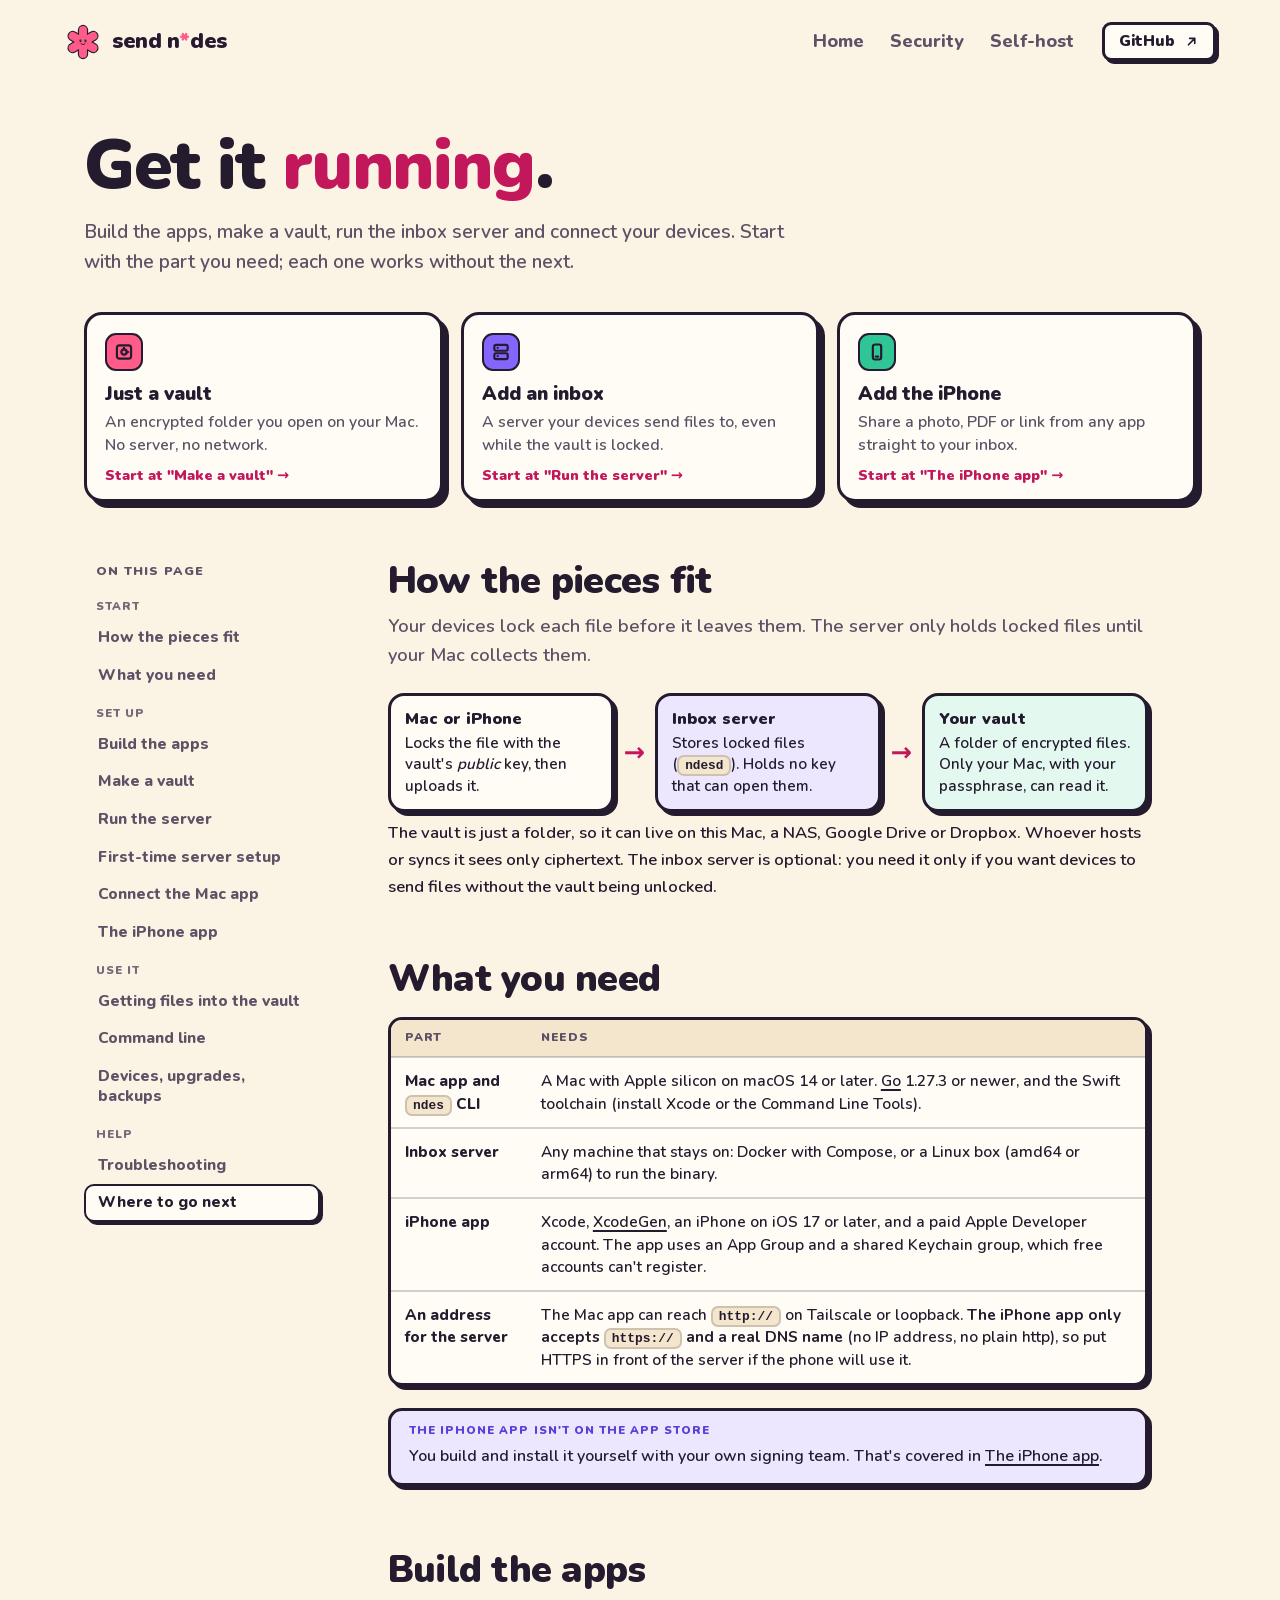
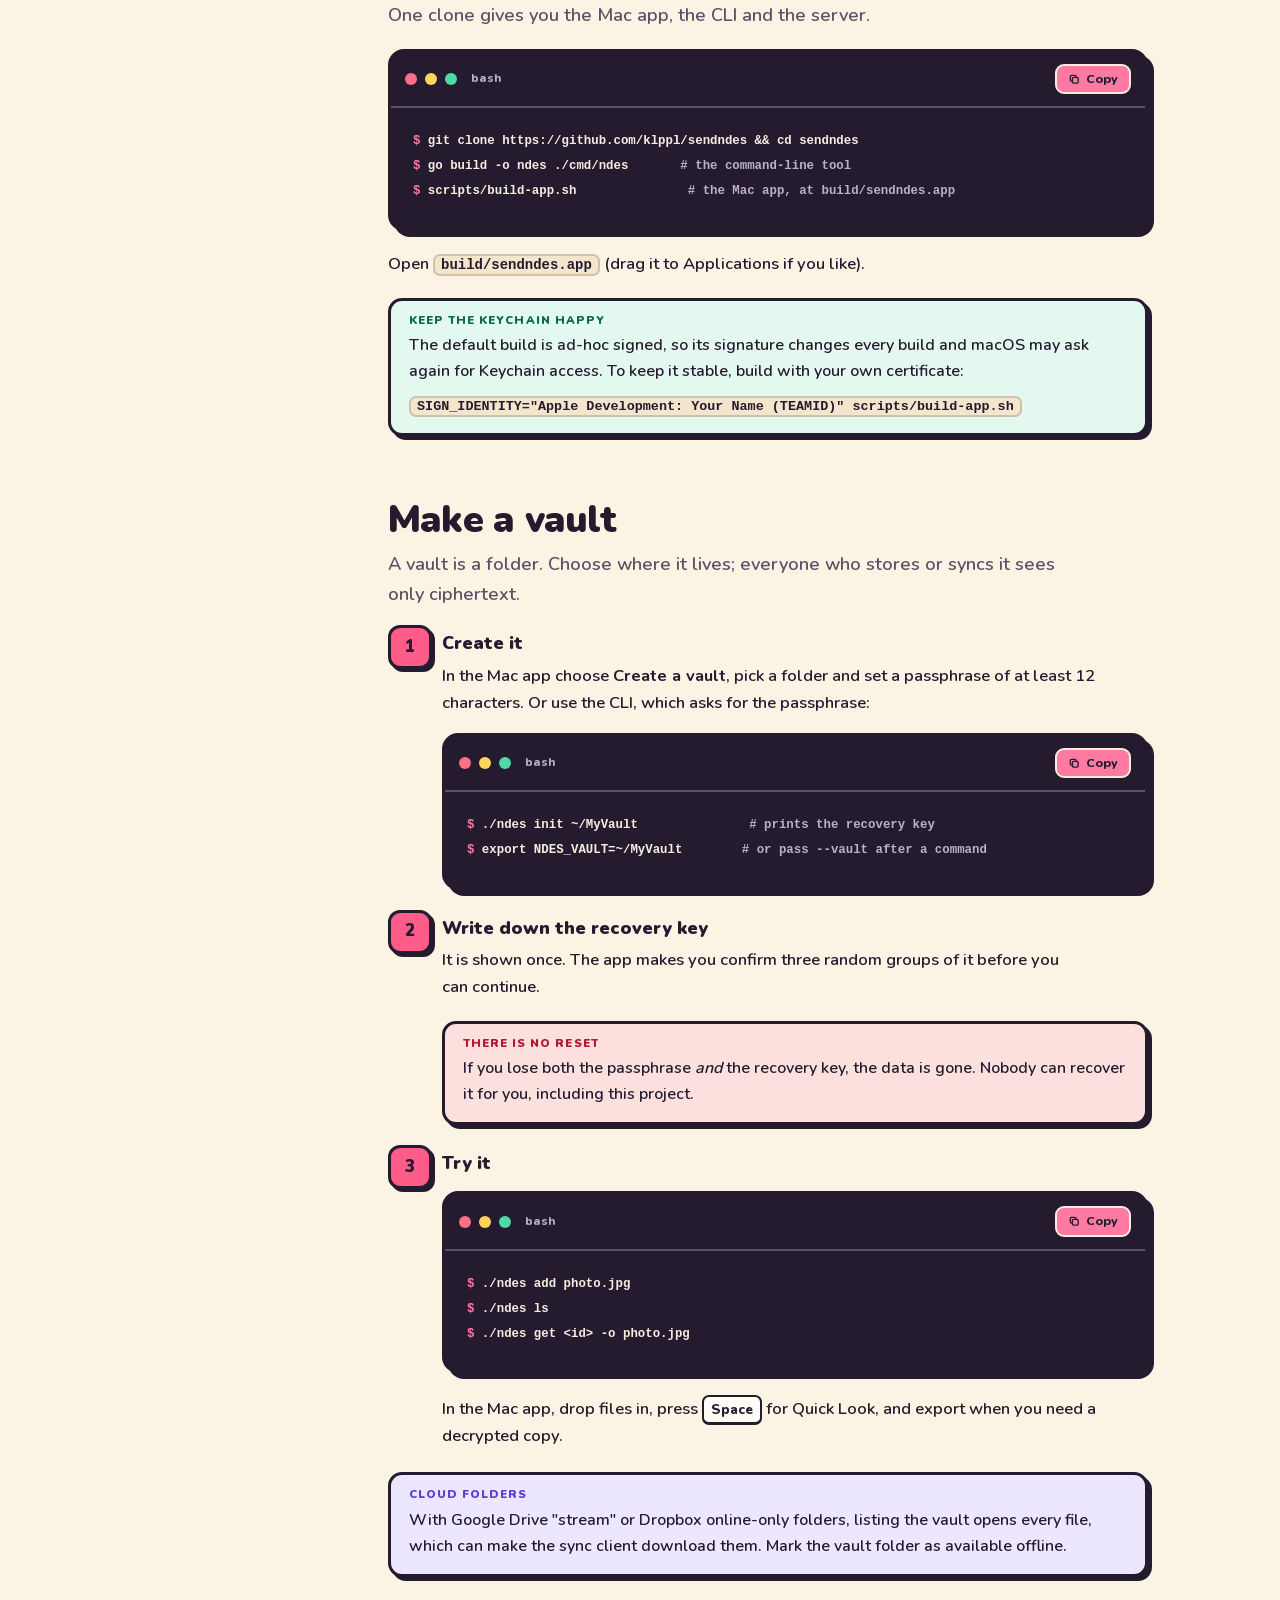
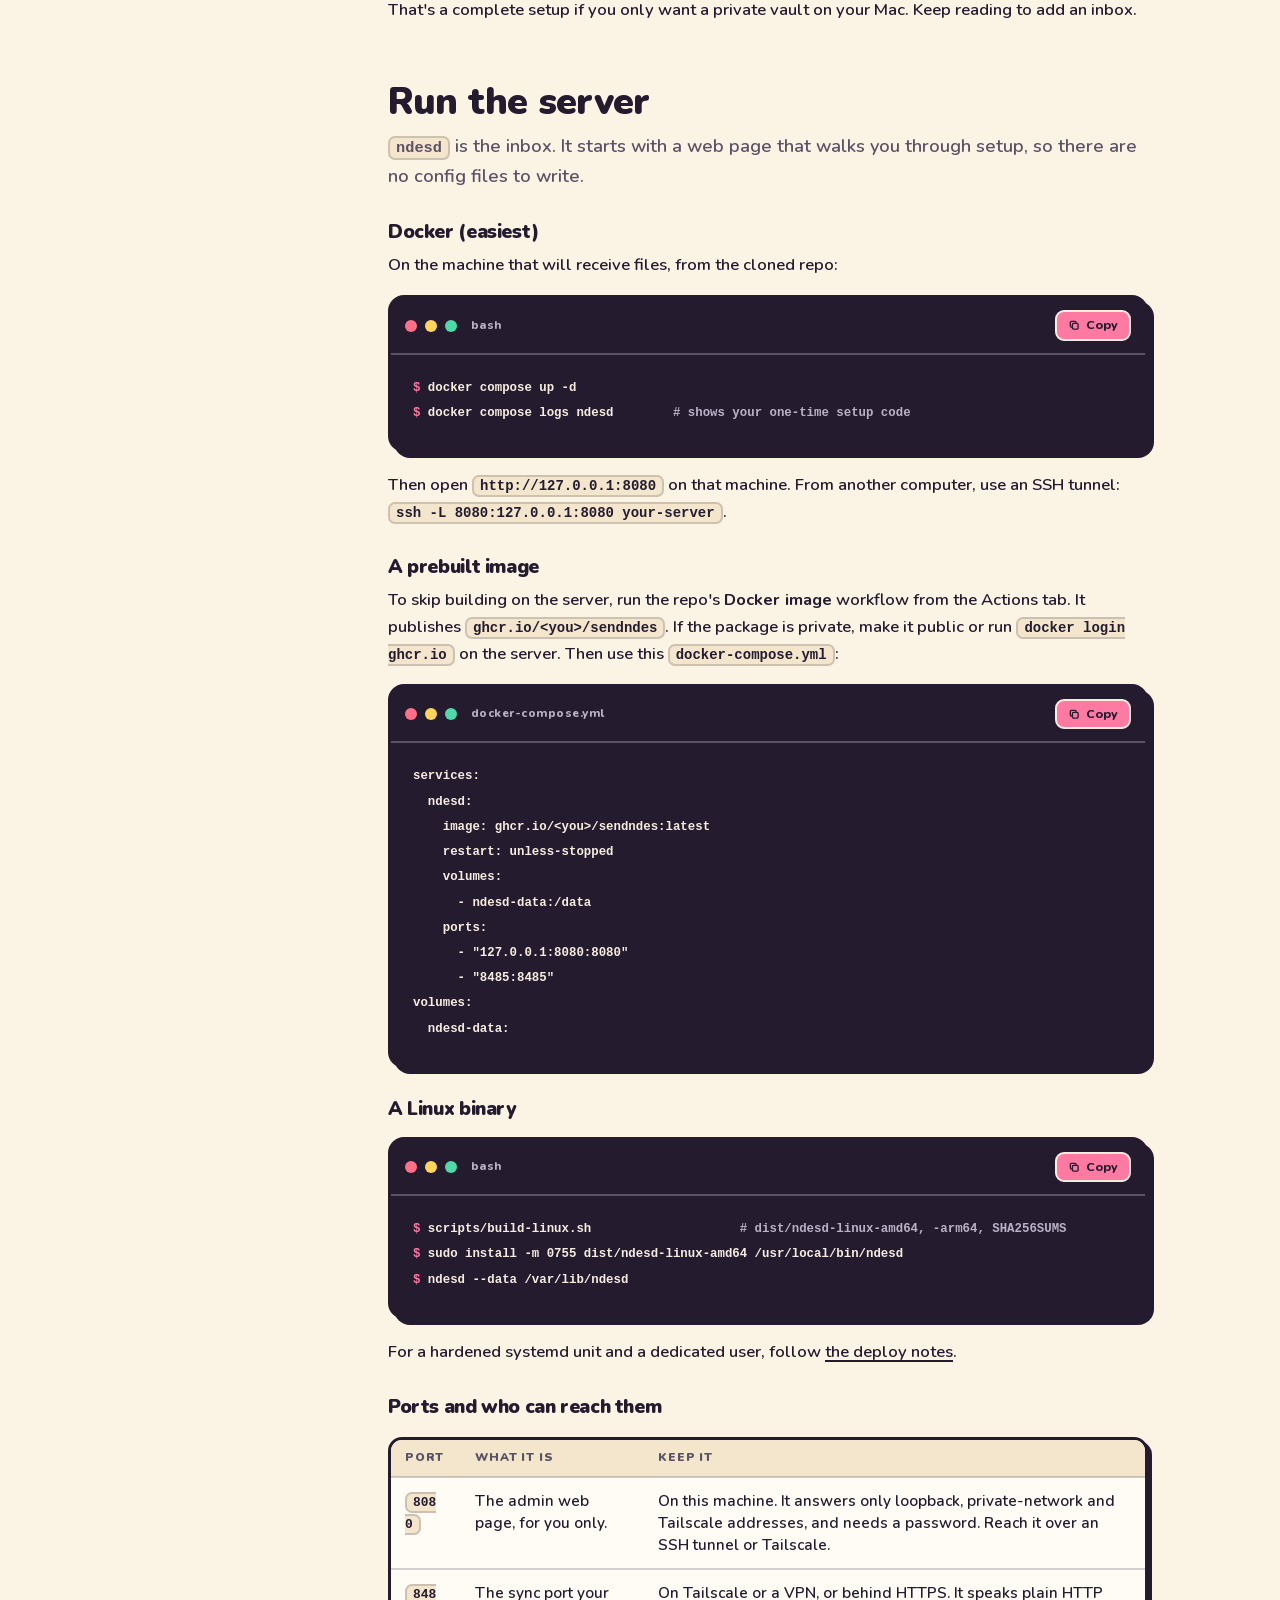
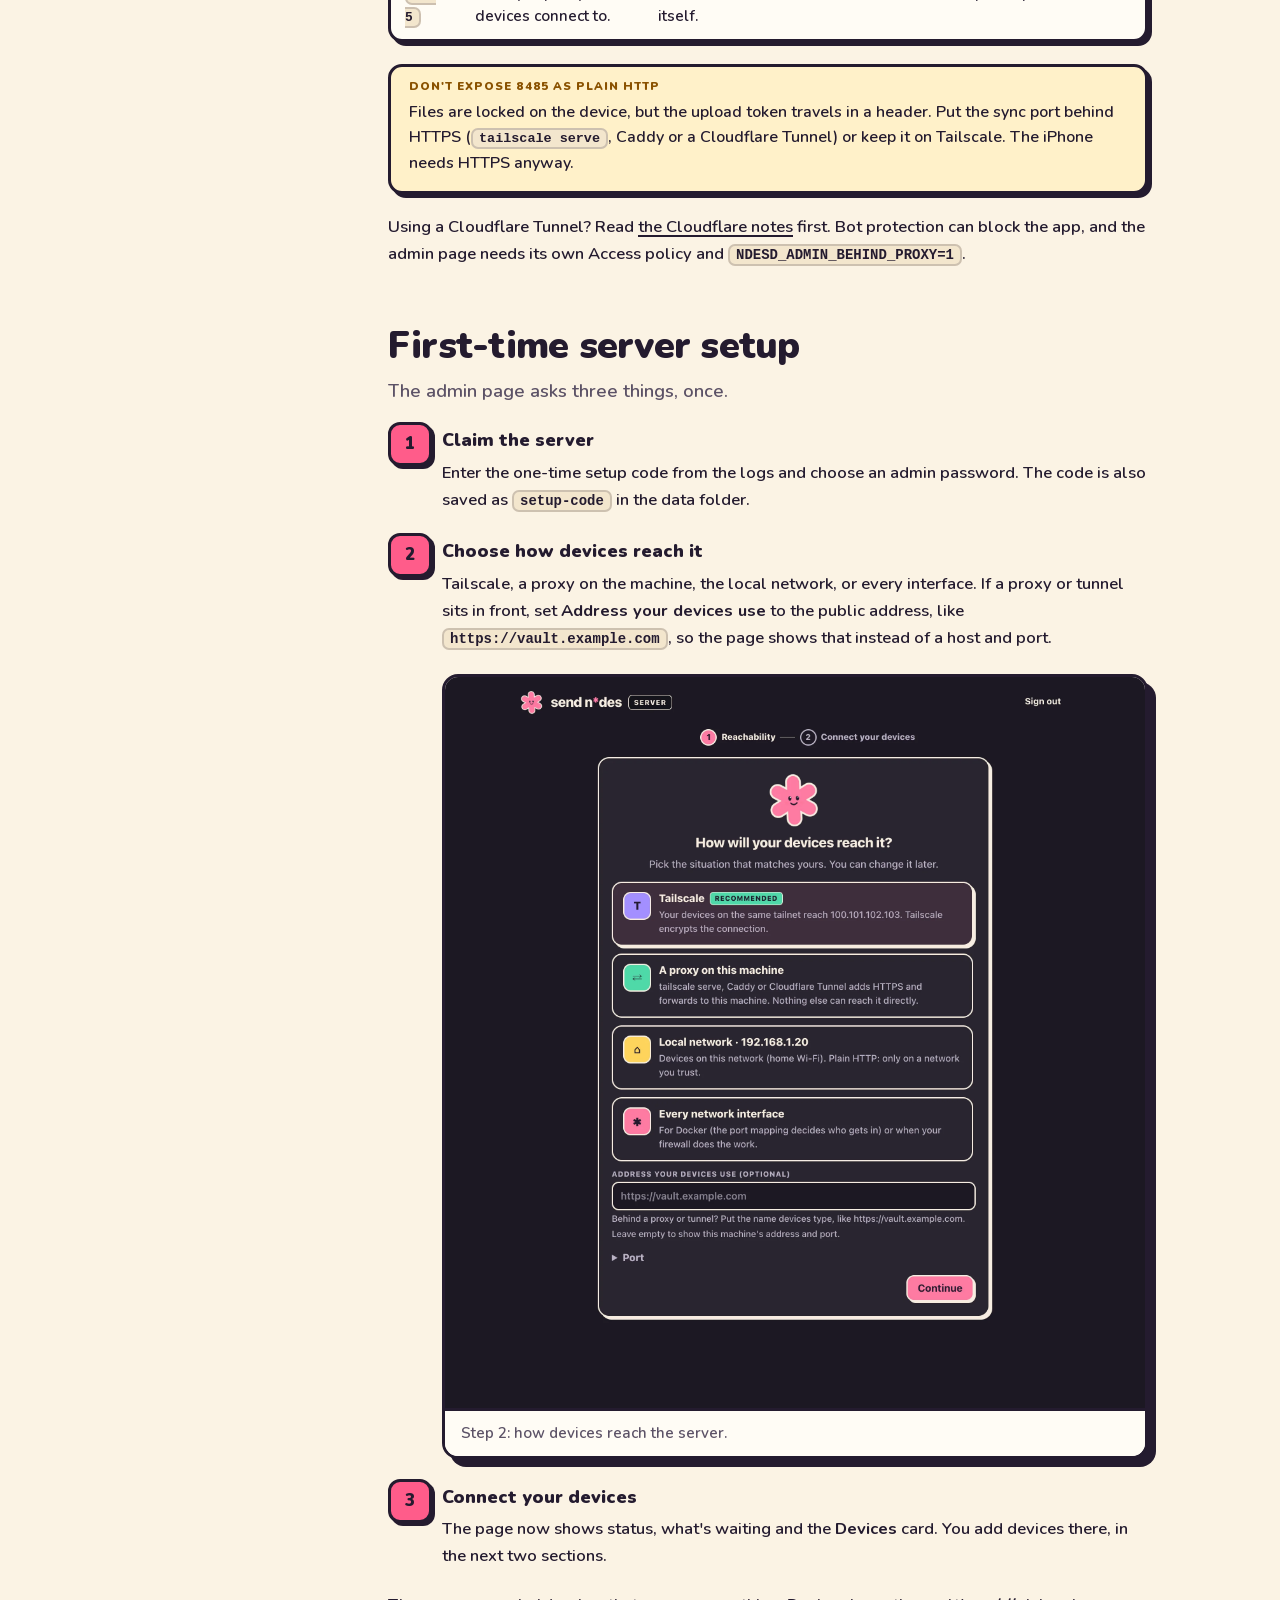
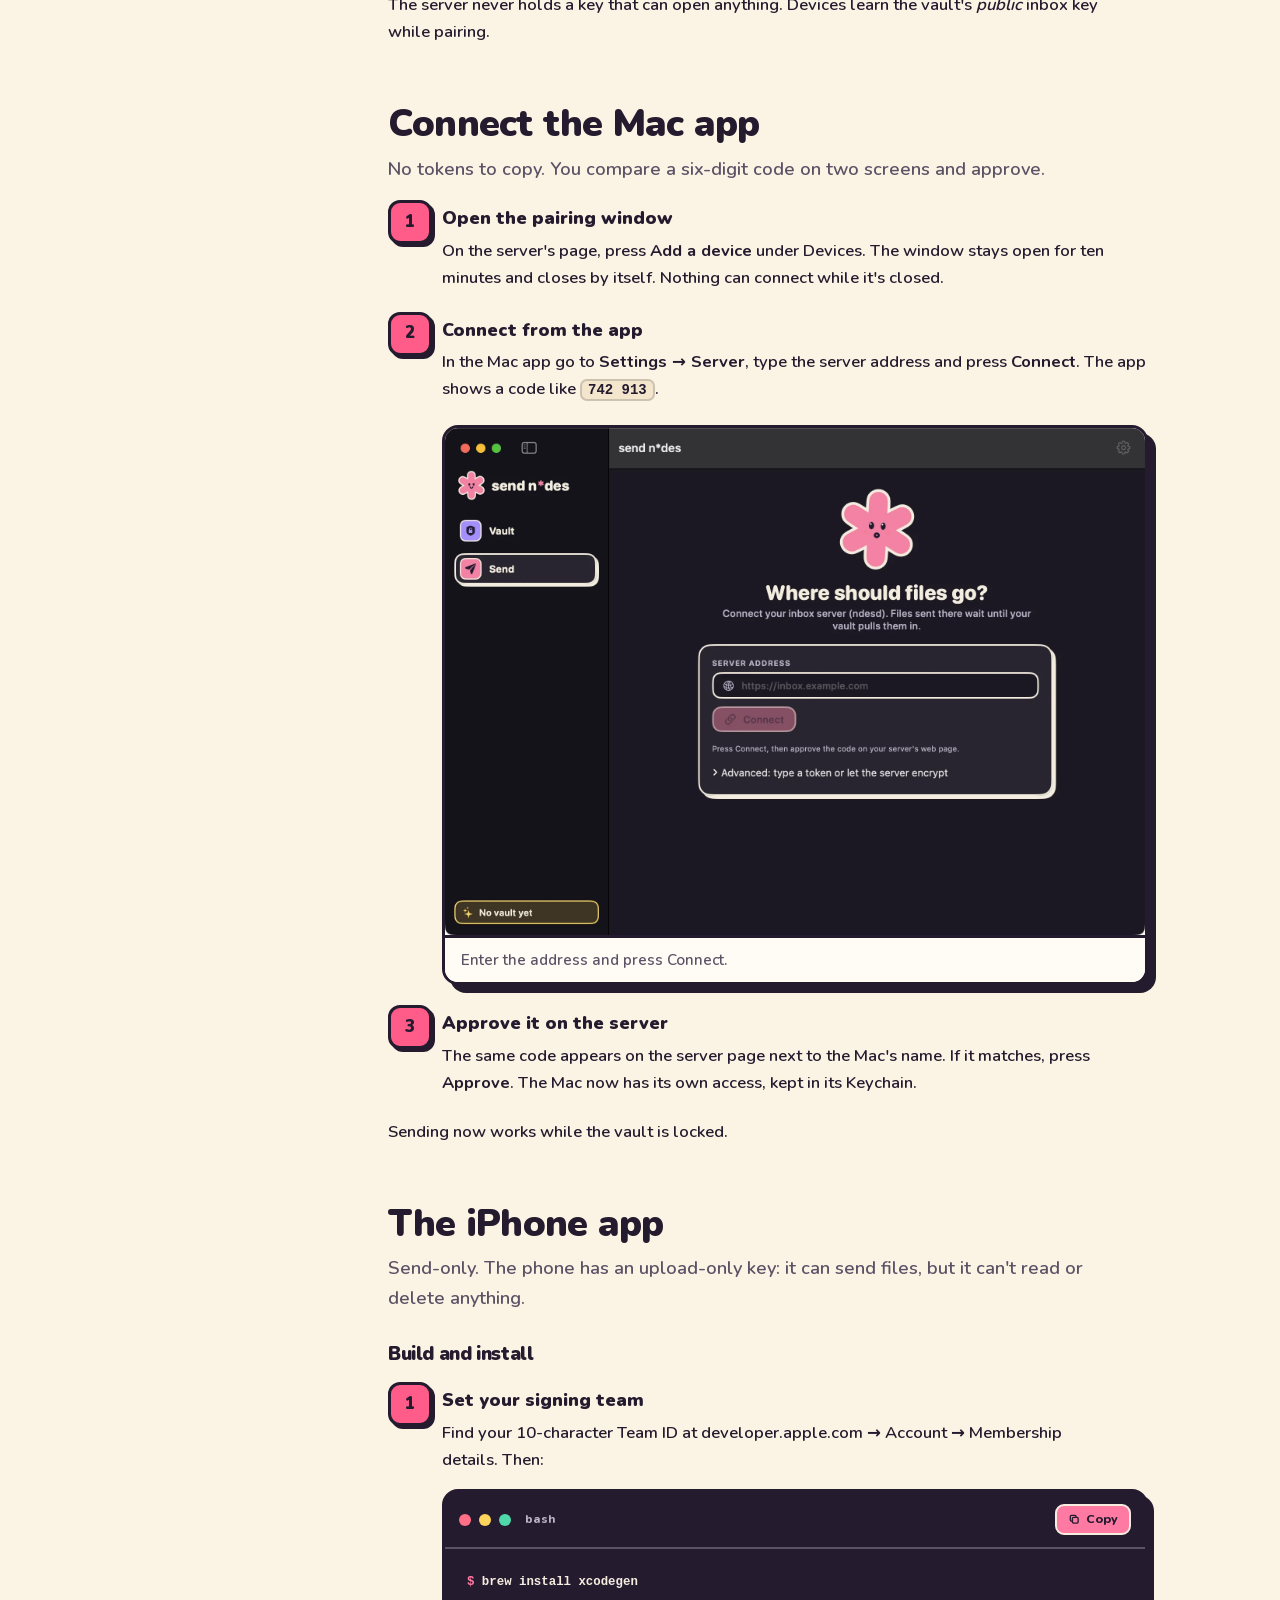
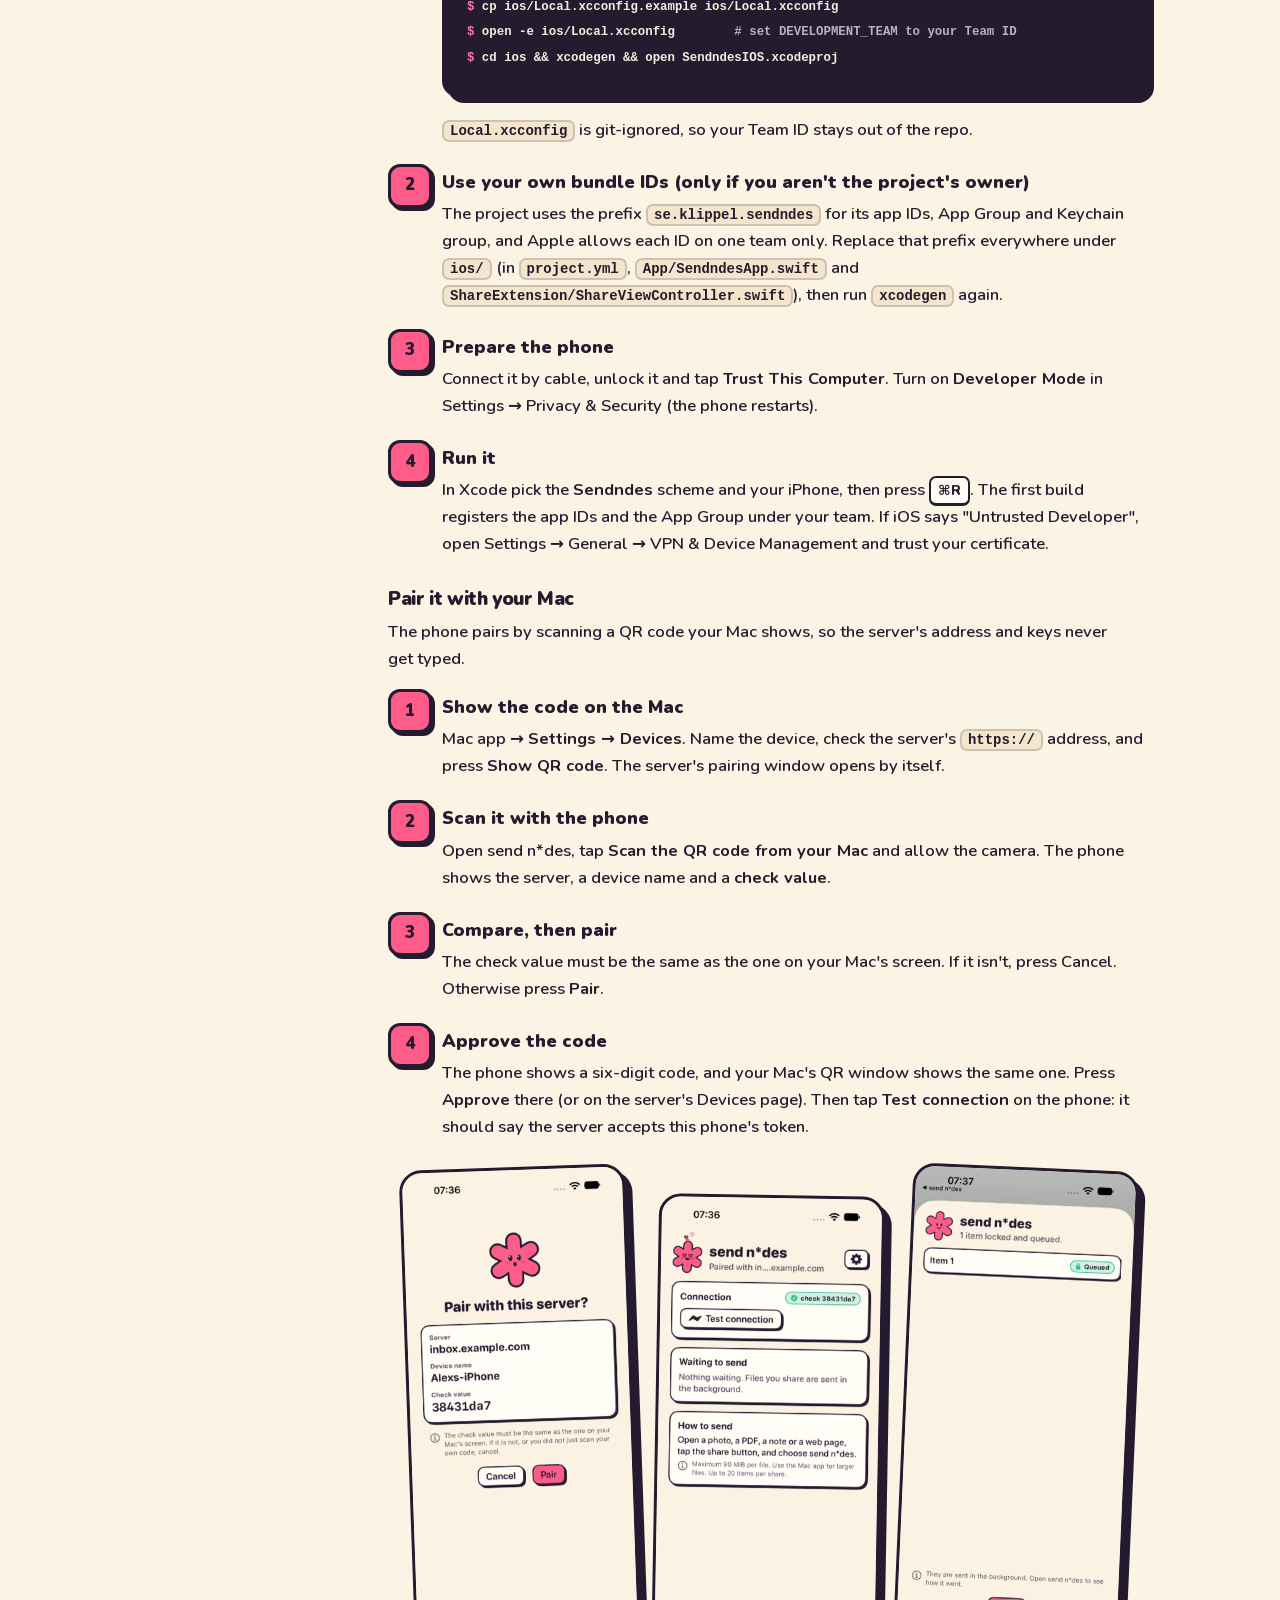
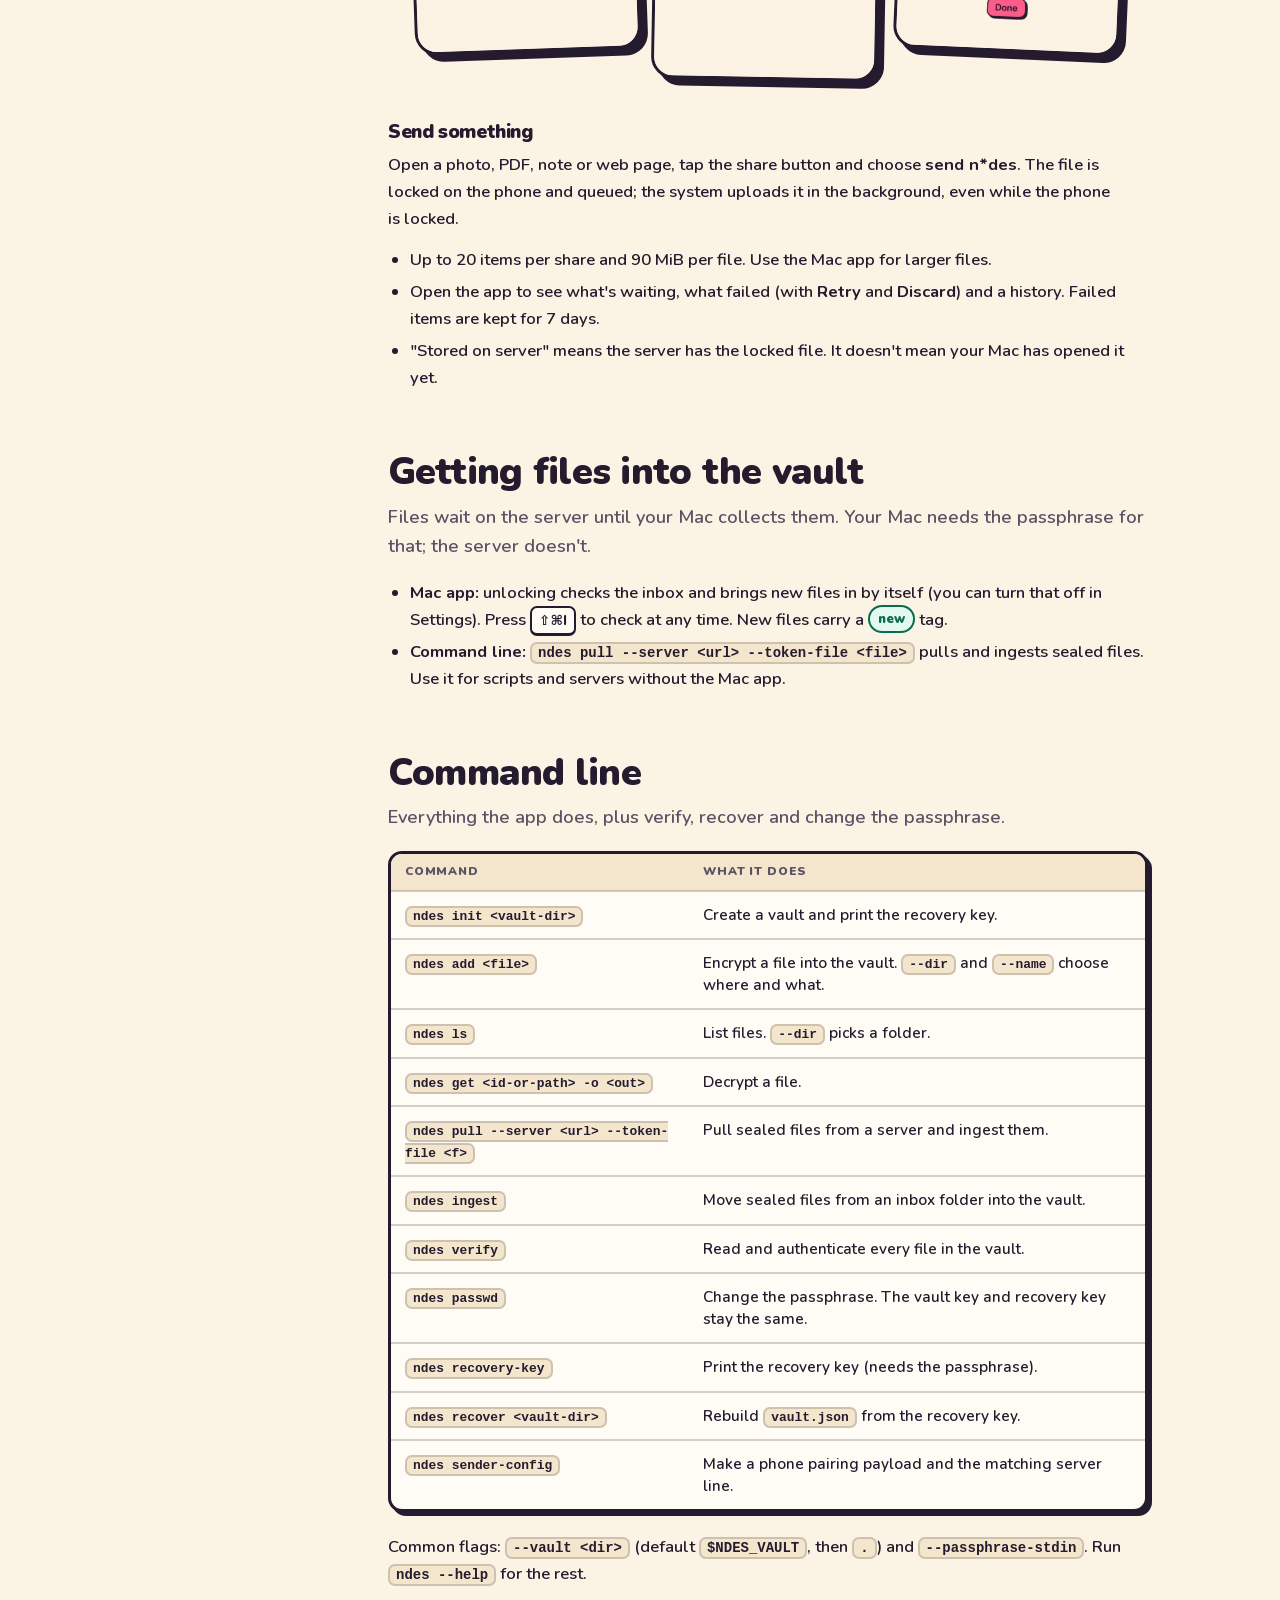
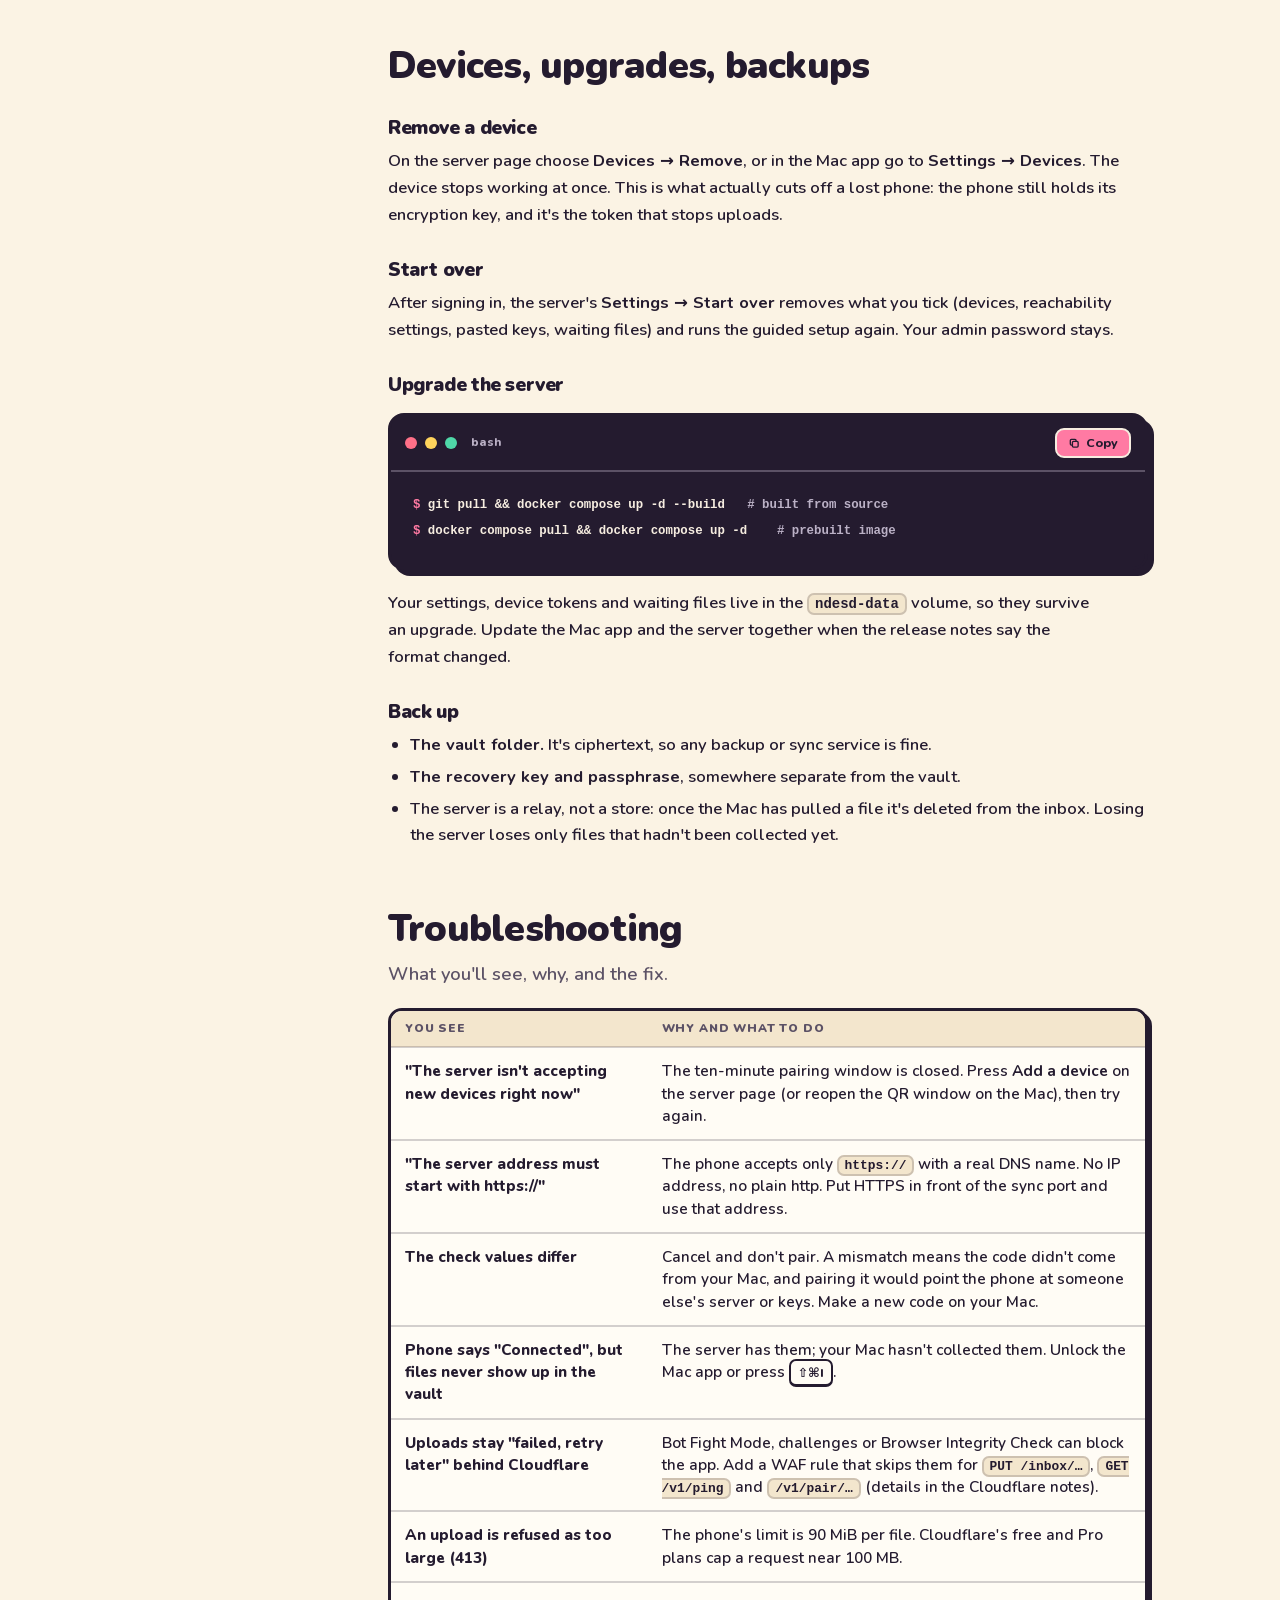
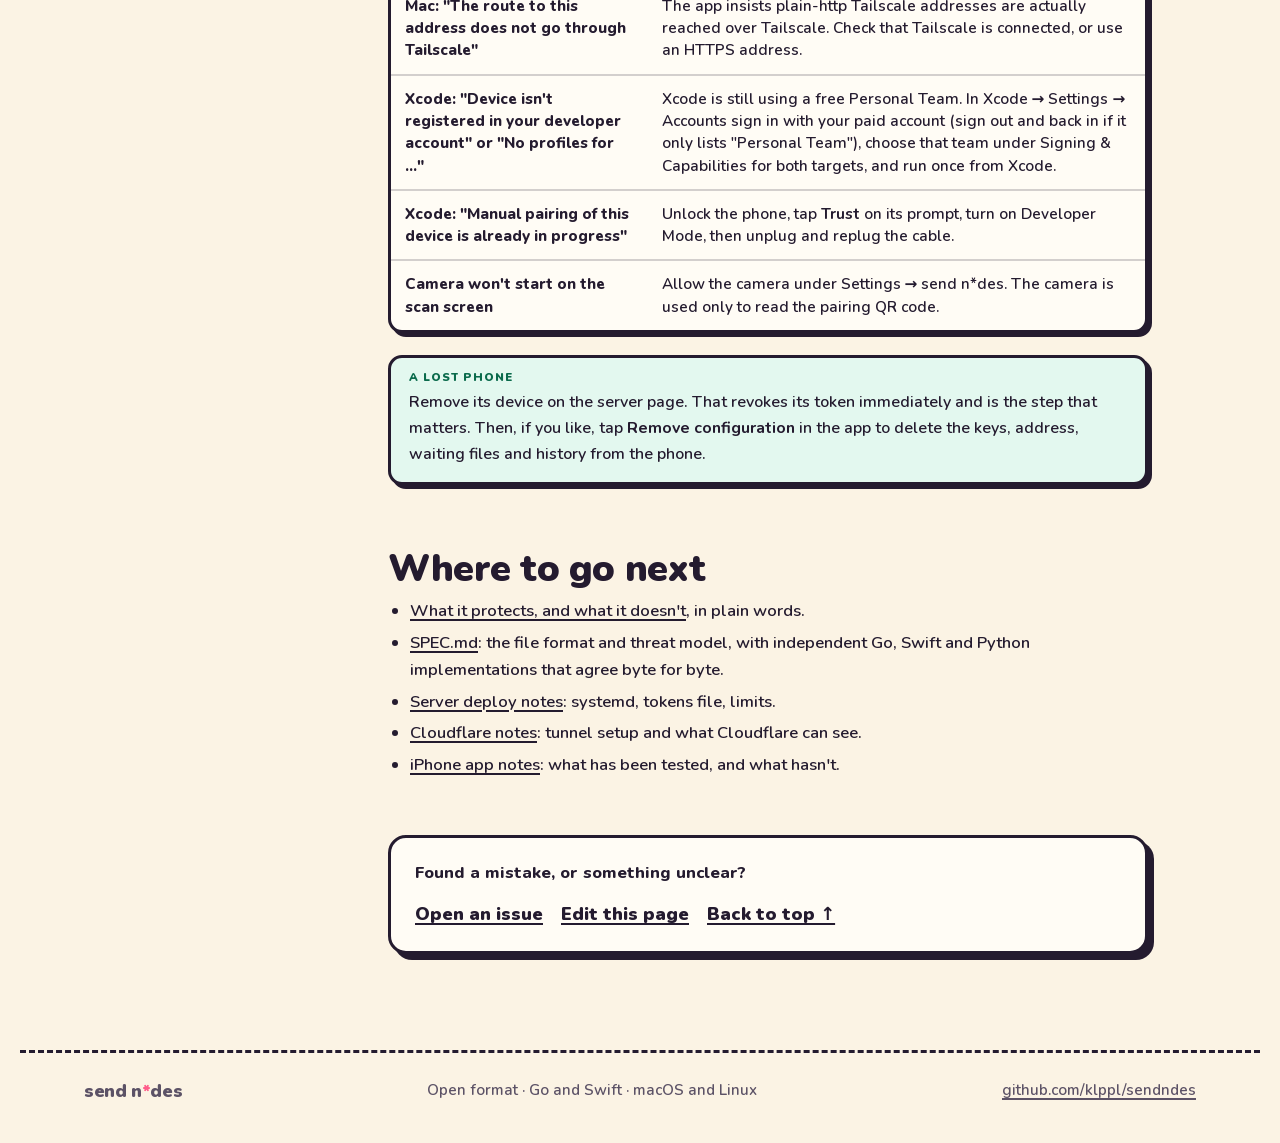
==== docs/guide/index.html @ b8803e54 "site: a setup guide at /guide/ Step-by-step docs: build the apps, make a vault, run ndesd, first-tim" ====
<!doctype html>
<html lang="en">
<head>
<meta charset="utf-8">
<meta name="viewport" content="width=device-width, initial-scale=1">
<title>Get it running · send n*des docs</title>
<meta name="description" content="Build send n*des, make a vault, run the inbox server, and connect your Mac and iPhone. Commands, settings and fixes for the things that go wrong.">
<meta name="color-scheme" content="light dark">
<meta property="og:title" content="Get send n*des running">
<meta property="og:description" content="Build it, make a vault, run the inbox server, connect your Mac and iPhone.">
<meta property="og:image" content="https://klppl.github.io/sendndes/screenshots/mac-vault.png">
<link rel="preload" href="../fonts/nunito-latin.woff2" as="font" type="font/woff2" crossorigin>
<link rel="stylesheet" href="../site.css">
<link rel="stylesheet" href="guide.css">
<link rel="icon" href="data:image/svg+xml,%3Csvg xmlns='http://www.w3.org/2000/svg' viewBox='-6 -6 112 112'%3E%3Cg fill='%23241B2F'%3E%3Crect x='-0.5' y='34.75' width='101' height='30.5' rx='15.25' transform='rotate(30 50 50)'/%3E%3Crect x='-0.5' y='34.75' width='101' height='30.5' rx='15.25' transform='rotate(90 50 50)'/%3E%3Crect x='-0.5' y='34.75' width='101' height='30.5' rx='15.25' transform='rotate(150 50 50)'/%3E%3C/g%3E%3Cg fill='%23FF5C8A'%3E%3Crect x='3' y='38.25' width='94' height='23.5' rx='11.75' transform='rotate(30 50 50)'/%3E%3Crect x='3' y='38.25' width='94' height='23.5' rx='11.75' transform='rotate(90 50 50)'/%3E%3Crect x='3' y='38.25' width='94' height='23.5' rx='11.75' transform='rotate(150 50 50)'/%3E%3C/g%3E%3C/svg%3E">
</head>
<body>
<svg width="0" height="0" class="sprite" aria-hidden="true">
  <symbol id="i-server" viewBox="0 0 24 24"><rect x="4" y="3.5" width="16" height="7" rx="2"/><rect x="4" y="13.5" width="16" height="7" rx="2"/><path d="M8 7h.01M8 17h.01"/></symbol>
  <symbol id="i-vault" viewBox="0 0 24 24"><rect x="3.5" y="4" width="17" height="16" rx="3"/><circle cx="12" cy="12" r="3.2"/><path d="M12 8.8V7M15.2 12H17"/></symbol>
  <symbol id="i-phone" viewBox="0 0 24 24"><rect x="7" y="3" width="10" height="18" rx="2.6"/><path d="M10.5 17.5h3"/></symbol>
  <symbol id="i-arrow" viewBox="0 0 24 24"><path d="M7 17 17 7M9 7h8v8"/></symbol>
  <symbol id="i-copy" viewBox="0 0 24 24"><rect x="8.5" y="8.5" width="11" height="11" rx="2"/><path d="M15.5 8.5V6.5a2 2 0 0 0-2-2h-7a2 2 0 0 0-2 2v7a2 2 0 0 0 2 2h2"/></symbol>
</svg>

<header class="nav">
  <a class="brand" href="../" aria-label="send n*des home"><span data-aster="happy" data-size="38"></span><span class="wordmark">send n<span class="ast">*</span>des</span></a>
  <nav aria-label="Site">
    <a href="../">Home</a>
    <a href="../#security">Security</a>
    <a href="../#selfhost">Self-host</a>
  </nav>
  <a class="btn small" href="https://github.com/klppl/sendndes">GitHub <svg class="ic"><use href="#i-arrow"/></svg></a>
</header>

<main id="top">
  <section class="doc-hero">
    <h1>Get it <span class="pk">running</span>.</h1>
    <p class="lede">Build the apps, make a vault, run the inbox server and connect your devices. Start with the part you need; each one works without the next.</p>
    <ol class="paths">
      <li><a class="path" href="#vault"><svg class="ic"><use href="#i-vault"/></svg><b>Just a vault</b><span class="d">An encrypted folder you open on your Mac. No server, no network.</span><span class="go">Start at "Make a vault" →</span></a></li>
      <li><a class="path two" href="#server"><svg class="ic"><use href="#i-server"/></svg><b>Add an inbox</b><span class="d">A server your devices send files to, even while the vault is locked.</span><span class="go">Start at "Run the server" →</span></a></li>
      <li><a class="path three" href="#iphone"><svg class="ic"><use href="#i-phone"/></svg><b>Add the iPhone</b><span class="d">Share a photo, PDF or link from any app straight to your inbox.</span><span class="go">Start at "The iPhone app" →</span></a></li>
    </ol>
  </section>

  <div class="doc">
    <aside class="doc-side" aria-label="On this page">
      <details class="toc" open>
        <summary>On this page</summary>
        <ol>
          <li class="grp">Start</li>
          <li><a href="#overview">How the pieces fit</a></li>
          <li><a href="#requirements">What you need</a></li>
          <li class="grp">Set up</li>
          <li><a href="#build">Build the apps</a></li>
          <li><a href="#vault">Make a vault</a></li>
          <li><a href="#server">Run the server</a></li>
          <li><a href="#setup">First-time server setup</a></li>
          <li><a href="#mac">Connect the Mac app</a></li>
          <li><a href="#iphone">The iPhone app</a></li>
          <li class="grp">Use it</li>
          <li><a href="#receive">Getting files into the vault</a></li>
          <li><a href="#cli">Command line</a></li>
          <li><a href="#maintain">Devices, upgrades, backups</a></li>
          <li class="grp">Help</li>
          <li><a href="#troubleshooting">Troubleshooting</a></li>
          <li><a href="#next">Where to go next</a></li>
        </ol>
      </details>
    </aside>

    <div class="doc-main">

      <section id="overview">
        <h2>How the pieces fit<a class="anchor" href="#overview" aria-label="Link to this section">#</a></h2>
        <p class="lead">Your devices lock each file before it leaves them. The server only holds locked files until your Mac collects them.</p>
        <ol class="flow">
          <li><b>Mac or iPhone</b>Locks the file with the vault's <em>public</em> key, then uploads it.</li>
          <li class="arr" aria-hidden="true">→</li>
          <li><b>Inbox server</b>Stores locked files (<code>ndesd</code>). Holds no key that can open them.</li>
          <li class="arr" aria-hidden="true">→</li>
          <li><b>Your vault</b>A folder of encrypted files. Only your Mac, with your passphrase, can read it.</li>
        </ol>
        <p>The vault is just a folder, so it can live on this Mac, a NAS, Google Drive or Dropbox. Whoever hosts or syncs it sees only ciphertext. The inbox server is optional: you need it only if you want devices to send files without the vault being unlocked.</p>
      </section>

      <section id="requirements">
        <h2>What you need<a class="anchor" href="#requirements" aria-label="Link to this section">#</a></h2>
        <div class="table-wrap">
          <table class="doc-table">
            <thead><tr><th>Part</th><th>Needs</th></tr></thead>
            <tbody>
              <tr><td>Mac app and <code>ndes</code> CLI</td><td>A Mac with Apple silicon on macOS 14 or later. <a href="https://go.dev/dl/">Go</a> 1.27.3 or newer, and the Swift toolchain (install Xcode or the Command Line Tools).</td></tr>
              <tr><td>Inbox server</td><td>Any machine that stays on: Docker with Compose, or a Linux box (amd64 or arm64) to run the binary.</td></tr>
              <tr><td>iPhone app</td><td>Xcode, <a href="https://github.com/yonaskolb/XcodeGen">XcodeGen</a>, an iPhone on iOS 17 or later, and a paid Apple Developer account. The app uses an App Group and a shared Keychain group, which free accounts can't register.</td></tr>
              <tr><td>An address for the server</td><td>The Mac app can reach <code>http://</code> on Tailscale or loopback. <strong>The iPhone app only accepts <code>https://</code> and a real DNS name</strong> (no IP address, no plain http), so put HTTPS in front of the server if the phone will use it.</td></tr>
            </tbody>
          </table>
        </div>
        <div class="callout">
          <span class="lab">The iPhone app isn't on the App Store</span>
          <p>You build and install it yourself with your own signing team. That's covered in <a href="#iphone">The iPhone app</a>.</p>
        </div>
      </section>

      <section id="build">
        <h2>Build the apps<a class="anchor" href="#build" aria-label="Link to this section">#</a></h2>
        <p class="lead">One clone gives you the Mac app, the CLI and the server.</p>
        <div class="terminal">
          <div class="terminal-bar"><span></span><span></span><span></span><span class="term-title">bash</span><button class="copy" type="button" data-copy="c-build"><svg class="ic"><use href="#i-copy"/></svg><span>Copy</span></button></div>
<pre id="c-build"><code><span class="pr">$</span> git clone https://github.com/klppl/sendndes &amp;&amp; cd sendndes
<span class="pr">$</span> go build -o ndes ./cmd/ndes       <span class="cm"># the command-line tool</span>
<span class="pr">$</span> scripts/build-app.sh               <span class="cm"># the Mac app, at build/sendndes.app</span></code></pre>
        </div>
        <p>Open <code>build/sendndes.app</code> (drag it to Applications if you like).</p>
        <div class="callout tip">
          <span class="lab">Keep the Keychain happy</span>
          <p>The default build is ad-hoc signed, so its signature changes every build and macOS may ask again for Keychain access. To keep it stable, build with your own certificate:</p>
          <p><code>SIGN_IDENTITY="Apple Development: Your Name (TEAMID)" scripts/build-app.sh</code></p>
        </div>
      </section>

      <section id="vault">
        <h2>Make a vault<a class="anchor" href="#vault" aria-label="Link to this section">#</a></h2>
        <p class="lead">A vault is a folder. Choose where it lives; everyone who stores or syncs it sees only ciphertext.</p>
        <ol class="steps">
          <li>
            <span class="st">Create it</span>
            <p>In the Mac app choose <b>Create a vault</b>, pick a folder and set a passphrase of at least 12 characters. Or use the CLI, which asks for the passphrase:</p>
            <div class="terminal">
              <div class="terminal-bar"><span></span><span></span><span></span><span class="term-title">bash</span><button class="copy" type="button" data-copy="c-init"><svg class="ic"><use href="#i-copy"/></svg><span>Copy</span></button></div>
<pre id="c-init"><code><span class="pr">$</span> ./ndes init ~/MyVault               <span class="cm"># prints the recovery key</span>
<span class="pr">$</span> export NDES_VAULT=~/MyVault        <span class="cm"># or pass --vault after a command</span></code></pre>
            </div>
          </li>
          <li>
            <span class="st">Write down the recovery key</span>
            <p>It is shown once. The app makes you confirm three random groups of it before you can continue.</p>
            <div class="callout danger">
              <span class="lab">There is no reset</span>
              <p>If you lose both the passphrase <em>and</em> the recovery key, the data is gone. Nobody can recover it for you, including this project.</p>
            </div>
          </li>
          <li>
            <span class="st">Try it</span>
            <div class="terminal">
              <div class="terminal-bar"><span></span><span></span><span></span><span class="term-title">bash</span><button class="copy" type="button" data-copy="c-try"><svg class="ic"><use href="#i-copy"/></svg><span>Copy</span></button></div>
<pre id="c-try"><code><span class="pr">$</span> ./ndes add photo.jpg
<span class="pr">$</span> ./ndes ls
<span class="pr">$</span> ./ndes get &lt;id&gt; -o photo.jpg</code></pre>
            </div>
            <p>In the Mac app, drop files in, press <kbd>Space</kbd> for Quick Look, and export when you need a decrypted copy.</p>
          </li>
        </ol>
        <div class="callout">
          <span class="lab">Cloud folders</span>
          <p>With Google Drive "stream" or Dropbox online-only folders, listing the vault opens every file, which can make the sync client download them. Mark the vault folder as available offline.</p>
        </div>
        <p>That's a complete setup if you only want a private vault on your Mac. Keep reading to add an inbox.</p>
      </section>

      <section id="server">
        <h2>Run the server<a class="anchor" href="#server" aria-label="Link to this section">#</a></h2>
        <p class="lead"><code>ndesd</code> is the inbox. It starts with a web page that walks you through setup, so there are no config files to write.</p>

        <h3>Docker (easiest)<a class="anchor" href="#server-docker" id="server-docker" aria-label="Link to this section">#</a></h3>
        <p>On the machine that will receive files, from the cloned repo:</p>
        <div class="terminal">
          <div class="terminal-bar"><span></span><span></span><span></span><span class="term-title">bash</span><button class="copy" type="button" data-copy="c-docker"><svg class="ic"><use href="#i-copy"/></svg><span>Copy</span></button></div>
<pre id="c-docker"><code><span class="pr">$</span> docker compose up -d
<span class="pr">$</span> docker compose logs ndesd        <span class="cm"># shows your one-time setup code</span></code></pre>
        </div>
        <p>Then open <code>http://127.0.0.1:8080</code> on that machine. From another computer, use an SSH tunnel: <code>ssh -L 8080:127.0.0.1:8080 your-server</code>.</p>

        <h3>A prebuilt image<a class="anchor" href="#server-image" id="server-image" aria-label="Link to this section">#</a></h3>
        <p>To skip building on the server, run the repo's <b>Docker image</b> workflow from the Actions tab. It publishes <code>ghcr.io/&lt;you&gt;/sendndes</code>. If the package is private, make it public or run <code>docker login ghcr.io</code> on the server. Then use this <code>docker-compose.yml</code>:</p>
        <div class="terminal">
          <div class="terminal-bar"><span></span><span></span><span></span><span class="term-title">docker-compose.yml</span><button class="copy" type="button" data-copy="c-compose"><svg class="ic"><use href="#i-copy"/></svg><span>Copy</span></button></div>
<pre id="c-compose"><code>services:
  ndesd:
    image: ghcr.io/&lt;you&gt;/sendndes:latest
    restart: unless-stopped
    volumes:
      - ndesd-data:/data
    ports:
      - "127.0.0.1:8080:8080"
      - "8485:8485"
volumes:
  ndesd-data:</code></pre>
        </div>

        <h3>A Linux binary<a class="anchor" href="#server-binary" id="server-binary" aria-label="Link to this section">#</a></h3>
        <div class="terminal">
          <div class="terminal-bar"><span></span><span></span><span></span><span class="term-title">bash</span><button class="copy" type="button" data-copy="c-linux"><svg class="ic"><use href="#i-copy"/></svg><span>Copy</span></button></div>
<pre id="c-linux"><code><span class="pr">$</span> scripts/build-linux.sh                    <span class="cm"># dist/ndesd-linux-amd64, -arm64, SHA256SUMS</span>
<span class="pr">$</span> sudo install -m 0755 dist/ndesd-linux-amd64 /usr/local/bin/ndesd
<span class="pr">$</span> ndesd --data /var/lib/ndesd</code></pre>
        </div>
        <p>For a hardened systemd unit and a dedicated user, follow <a href="https://github.com/klppl/sendndes/blob/main/coordination/ndesd-deploy.md">the deploy notes</a>.</p>

        <h3>Ports and who can reach them<a class="anchor" href="#server-ports" id="server-ports" aria-label="Link to this section">#</a></h3>
        <div class="table-wrap">
          <table class="doc-table">
            <thead><tr><th>Port</th><th>What it is</th><th>Keep it</th></tr></thead>
            <tbody>
              <tr><td><code>8080</code></td><td>The admin web page, for you only.</td><td>On this machine. It answers only loopback, private-network and Tailscale addresses, and needs a password. Reach it over an SSH tunnel or Tailscale.</td></tr>
              <tr><td><code>8485</code></td><td>The sync port your devices connect to.</td><td>On Tailscale or a VPN, or behind HTTPS. It speaks plain HTTP itself.</td></tr>
            </tbody>
          </table>
        </div>
        <div class="callout warn">
          <span class="lab">Don't expose 8485 as plain HTTP</span>
          <p>Files are locked on the device, but the upload token travels in a header. Put the sync port behind HTTPS (<code>tailscale serve</code>, Caddy or a Cloudflare Tunnel) or keep it on Tailscale. The iPhone needs HTTPS anyway.</p>
        </div>
        <p>Using a Cloudflare Tunnel? Read <a href="https://github.com/klppl/sendndes/blob/main/coordination/ndesd-cloudflare.md">the Cloudflare notes</a> first. Bot protection can block the app, and the admin page needs its own Access policy and <code>NDESD_ADMIN_BEHIND_PROXY=1</code>.</p>
      </section>

      <section id="setup">
        <h2>First-time server setup<a class="anchor" href="#setup" aria-label="Link to this section">#</a></h2>
        <p class="lead">The admin page asks three things, once.</p>
        <ol class="steps">
          <li>
            <span class="st">Claim the server</span>
            <p>Enter the one-time setup code from the logs and choose an admin password. The code is also saved as <code>setup-code</code> in the data folder.</p>
          </li>
          <li>
            <span class="st">Choose how devices reach it</span>
            <p>Tailscale, a proxy on the machine, the local network, or every interface. If a proxy or tunnel sits in front, set <b>Address your devices use</b> to the public address, like <code>https://vault.example.com</code>, so the page shows that instead of a host and port.</p>
            <figure class="shot"><img src="../screenshots/web-setup-reachability.webp" width="1600" height="1673" loading="lazy" alt="Setup step: choosing how your devices reach the server, with Tailscale recommended"><figcaption>Step 2: how devices reach the server.</figcaption></figure>
          </li>
          <li>
            <span class="st">Connect your devices</span>
            <p>The page now shows status, what's waiting and the <b>Devices</b> card. You add devices there, in the next two sections.</p>
          </li>
        </ol>
        <p>The server never holds a key that can open anything. Devices learn the vault's <em>public</em> inbox key while pairing.</p>
      </section>

      <section id="mac">
        <h2>Connect the Mac app<a class="anchor" href="#mac" aria-label="Link to this section">#</a></h2>
        <p class="lead">No tokens to copy. You compare a six-digit code on two screens and approve.</p>
        <ol class="steps">
          <li>
            <span class="st">Open the pairing window</span>
            <p>On the server's page, press <b>Add a device</b> under Devices. The window stays open for ten minutes and closes by itself. Nothing can connect while it's closed.</p>
          </li>
          <li>
            <span class="st">Connect from the app</span>
            <p>In the Mac app go to <b>Settings → Server</b>, type the server address and press <b>Connect</b>. The app shows a code like <code>742 913</code>.</p>
            <figure class="shot"><img src="../screenshots/mac-send-setup.webp" width="1600" height="1159" loading="lazy" alt="The Send screen in the Mac app: a server address and a Connect button"><figcaption>Enter the address and press Connect.</figcaption></figure>
          </li>
          <li>
            <span class="st">Approve it on the server</span>
            <p>The same code appears on the server page next to the Mac's name. If it matches, press <b>Approve</b>. The Mac now has its own access, kept in its Keychain.</p>
          </li>
        </ol>
        <p>Sending now works while the vault is locked.</p>
      </section>

      <section id="iphone">
        <h2>The iPhone app<a class="anchor" href="#iphone" aria-label="Link to this section">#</a></h2>
        <p class="lead">Send-only. The phone has an upload-only key: it can send files, but it can't read or delete anything.</p>

        <h3>Build and install<a class="anchor" href="#iphone-build" id="iphone-build" aria-label="Link to this section">#</a></h3>
        <ol class="steps">
          <li>
            <span class="st">Set your signing team</span>
            <p>Find your 10-character Team ID at developer.apple.com → Account → Membership details. Then:</p>
            <div class="terminal">
              <div class="terminal-bar"><span></span><span></span><span></span><span class="term-title">bash</span><button class="copy" type="button" data-copy="c-ios"><svg class="ic"><use href="#i-copy"/></svg><span>Copy</span></button></div>
<pre id="c-ios"><code><span class="pr">$</span> brew install xcodegen
<span class="pr">$</span> cp ios/Local.xcconfig.example ios/Local.xcconfig
<span class="pr">$</span> open -e ios/Local.xcconfig        <span class="cm"># set DEVELOPMENT_TEAM to your Team ID</span>
<span class="pr">$</span> cd ios &amp;&amp; xcodegen &amp;&amp; open SendndesIOS.xcodeproj</code></pre>
            </div>
            <p><code>Local.xcconfig</code> is git-ignored, so your Team ID stays out of the repo.</p>
          </li>
          <li>
            <span class="st">Use your own bundle IDs (only if you aren't the project's owner)</span>
            <p>The project uses the prefix <code>se.klippel.sendndes</code> for its app IDs, App Group and Keychain group, and Apple allows each ID on one team only. Replace that prefix everywhere under <code>ios/</code> (in <code>project.yml</code>, <code>App/SendndesApp.swift</code> and <code>ShareExtension/ShareViewController.swift</code>), then run <code>xcodegen</code> again.</p>
          </li>
          <li>
            <span class="st">Prepare the phone</span>
            <p>Connect it by cable, unlock it and tap <b>Trust This Computer</b>. Turn on <b>Developer Mode</b> in Settings → Privacy &amp; Security (the phone restarts).</p>
          </li>
          <li>
            <span class="st">Run it</span>
            <p>In Xcode pick the <b>Sendndes</b> scheme and your iPhone, then press <kbd>⌘R</kbd>. The first build registers the app IDs and the App Group under your team. If iOS says "Untrusted Developer", open Settings → General → VPN &amp; Device Management and trust your certificate.</p>
          </li>
        </ol>

        <h3>Pair it with your Mac<a class="anchor" href="#iphone-pair" id="iphone-pair" aria-label="Link to this section">#</a></h3>
        <p>The phone pairs by scanning a QR code your Mac shows, so the server's address and keys never get typed.</p>
        <ol class="steps">
          <li>
            <span class="st">Show the code on the Mac</span>
            <p>Mac app → <b>Settings → Devices</b>. Name the device, check the server's <code>https://</code> address, and press <b>Show QR code</b>. The server's pairing window opens by itself.</p>
          </li>
          <li>
            <span class="st">Scan it with the phone</span>
            <p>Open send n*des, tap <b>Scan the QR code from your Mac</b> and allow the camera. The phone shows the server, a device name and a <b>check value</b>.</p>
          </li>
          <li>
            <span class="st">Compare, then pair</span>
            <p>The check value must be the same as the one on your Mac's screen. If it isn't, press Cancel. Otherwise press <b>Pair</b>.</p>
          </li>
          <li>
            <span class="st">Approve the code</span>
            <p>The phone shows a six-digit code, and your Mac's QR window shows the same one. Press <b>Approve</b> there (or on the server's Devices page). Then tap <b>Test connection</b> on the phone: it should say the server accepts this phone's token.</p>
          </li>
        </ol>
        <div class="phone-shots">
          <img src="../screenshots/ios-pair.webp" width="600" height="1304" loading="lazy" alt="The iPhone app asking to pair with a server, showing the server, device name and a check value">
          <img src="../screenshots/ios-home.webp" width="600" height="1304" loading="lazy" alt="The iPhone app paired with a server, with a Test connection button">
          <img src="../screenshots/ios-share.webp" width="600" height="1304" loading="lazy" alt="The share sheet extension showing one item locked and queued">
        </div>

        <h3>Send something<a class="anchor" href="#iphone-send" id="iphone-send" aria-label="Link to this section">#</a></h3>
        <p>Open a photo, PDF, note or web page, tap the share button and choose <b>send n*des</b>. The file is locked on the phone and queued; the system uploads it in the background, even while the phone is locked.</p>
        <ul class="plain">
          <li>Up to 20 items per share and 90 MiB per file. Use the Mac app for larger files.</li>
          <li>Open the app to see what's waiting, what failed (with <b>Retry</b> and <b>Discard</b>) and a history. Failed items are kept for 7 days.</li>
          <li>"Stored on server" means the server has the locked file. It doesn't mean your Mac has opened it yet.</li>
        </ul>
      </section>

      <section id="receive">
        <h2>Getting files into the vault<a class="anchor" href="#receive" aria-label="Link to this section">#</a></h2>
        <p class="lead">Files wait on the server until your Mac collects them. Your Mac needs the passphrase for that; the server doesn't.</p>
        <ul class="plain">
          <li><b>Mac app:</b> unlocking checks the inbox and brings new files in by itself (you can turn that off in Settings). Press <kbd>⇧⌘I</kbd> to check at any time. New files carry a <em class="new">new</em> tag.</li>
          <li><b>Command line:</b> <code>ndes pull --server &lt;url&gt; --token-file &lt;file&gt;</code> pulls and ingests sealed files. Use it for scripts and servers without the Mac app.</li>
        </ul>
      </section>

      <section id="cli">
        <h2>Command line<a class="anchor" href="#cli" aria-label="Link to this section">#</a></h2>
        <p class="lead">Everything the app does, plus verify, recover and change the passphrase.</p>
        <div class="table-wrap">
          <table class="doc-table">
            <thead><tr><th>Command</th><th>What it does</th></tr></thead>
            <tbody>
              <tr><td><code>ndes init &lt;vault-dir&gt;</code></td><td>Create a vault and print the recovery key.</td></tr>
              <tr><td><code>ndes add &lt;file&gt;</code></td><td>Encrypt a file into the vault. <code>--dir</code> and <code>--name</code> choose where and what.</td></tr>
              <tr><td><code>ndes ls</code></td><td>List files. <code>--dir</code> picks a folder.</td></tr>
              <tr><td><code>ndes get &lt;id-or-path&gt; -o &lt;out&gt;</code></td><td>Decrypt a file.</td></tr>
              <tr><td><code>ndes pull --server &lt;url&gt; --token-file &lt;f&gt;</code></td><td>Pull sealed files from a server and ingest them.</td></tr>
              <tr><td><code>ndes ingest</code></td><td>Move sealed files from an inbox folder into the vault.</td></tr>
              <tr><td><code>ndes verify</code></td><td>Read and authenticate every file in the vault.</td></tr>
              <tr><td><code>ndes passwd</code></td><td>Change the passphrase. The vault key and recovery key stay the same.</td></tr>
              <tr><td><code>ndes recovery-key</code></td><td>Print the recovery key (needs the passphrase).</td></tr>
              <tr><td><code>ndes recover &lt;vault-dir&gt;</code></td><td>Rebuild <code>vault.json</code> from the recovery key.</td></tr>
              <tr><td><code>ndes sender-config</code></td><td>Make a phone pairing payload and the matching server line.</td></tr>
            </tbody>
          </table>
        </div>
        <p>Common flags: <code>--vault &lt;dir&gt;</code> (default <code>$NDES_VAULT</code>, then <code>.</code>) and <code>--passphrase-stdin</code>. Run <code>ndes --help</code> for the rest.</p>
      </section>

      <section id="maintain">
        <h2>Devices, upgrades, backups<a class="anchor" href="#maintain" aria-label="Link to this section">#</a></h2>

        <h3>Remove a device<a class="anchor" href="#maintain-remove" id="maintain-remove" aria-label="Link to this section">#</a></h3>
        <p>On the server page choose <b>Devices → Remove</b>, or in the Mac app go to <b>Settings → Devices</b>. The device stops working at once. This is what actually cuts off a lost phone: the phone still holds its encryption key, and it's the token that stops uploads.</p>

        <h3>Start over<a class="anchor" href="#maintain-reset" id="maintain-reset" aria-label="Link to this section">#</a></h3>
        <p>After signing in, the server's <b>Settings → Start over</b> removes what you tick (devices, reachability settings, pasted keys, waiting files) and runs the guided setup again. Your admin password stays.</p>

        <h3>Upgrade the server<a class="anchor" href="#maintain-upgrade" id="maintain-upgrade" aria-label="Link to this section">#</a></h3>
        <div class="terminal">
          <div class="terminal-bar"><span></span><span></span><span></span><span class="term-title">bash</span><button class="copy" type="button" data-copy="c-up"><svg class="ic"><use href="#i-copy"/></svg><span>Copy</span></button></div>
<pre id="c-up"><code><span class="pr">$</span> git pull &amp;&amp; docker compose up -d --build   <span class="cm"># built from source</span>
<span class="pr">$</span> docker compose pull &amp;&amp; docker compose up -d    <span class="cm"># prebuilt image</span></code></pre>
        </div>
        <p>Your settings, device tokens and waiting files live in the <code>ndesd-data</code> volume, so they survive an upgrade. Update the Mac app and the server together when the release notes say the format changed.</p>

        <h3>Back up<a class="anchor" href="#maintain-backup" id="maintain-backup" aria-label="Link to this section">#</a></h3>
        <ul class="plain">
          <li><b>The vault folder.</b> It's ciphertext, so any backup or sync service is fine.</li>
          <li><b>The recovery key and passphrase</b>, somewhere separate from the vault.</li>
          <li>The server is a relay, not a store: once the Mac has pulled a file it's deleted from the inbox. Losing the server loses only files that hadn't been collected yet.</li>
        </ul>
      </section>

      <section id="troubleshooting">
        <h2>Troubleshooting<a class="anchor" href="#troubleshooting" aria-label="Link to this section">#</a></h2>
        <p class="lead">What you'll see, why, and the fix.</p>
        <div class="table-wrap">
          <table class="doc-table trouble">
            <thead><tr><th>You see</th><th>Why and what to do</th></tr></thead>
            <tbody>
              <tr><td>"The server isn't accepting new devices right now"</td><td>The ten-minute pairing window is closed. Press <b>Add a device</b> on the server page (or reopen the QR window on the Mac), then try again.</td></tr>
              <tr><td>"The server address must start with https://"</td><td>The phone accepts only <code>https://</code> with a real DNS name. No IP address, no plain http. Put HTTPS in front of the sync port and use that address.</td></tr>
              <tr><td>The check values differ</td><td>Cancel and don't pair. A mismatch means the code didn't come from your Mac, and pairing it would point the phone at someone else's server or keys. Make a new code on your Mac.</td></tr>
              <tr><td>Phone says "Connected", but files never show up in the vault</td><td>The server has them; your Mac hasn't collected them. Unlock the Mac app or press <kbd>⇧⌘I</kbd>.</td></tr>
              <tr><td>Uploads stay "failed, retry later" behind Cloudflare</td><td>Bot Fight Mode, challenges or Browser Integrity Check can block the app. Add a WAF rule that skips them for <code>PUT /inbox/…</code>, <code>GET /v1/ping</code> and <code>/v1/pair/…</code> (details in the Cloudflare notes).</td></tr>
              <tr><td>An upload is refused as too large (413)</td><td>The phone's limit is 90 MiB per file. Cloudflare's free and Pro plans cap a request near 100 MB.</td></tr>
              <tr><td>Mac: "The route to this address does not go through Tailscale"</td><td>The app insists plain-http Tailscale addresses are actually reached over Tailscale. Check that Tailscale is connected, or use an HTTPS address.</td></tr>
              <tr><td>Xcode: "Device isn't registered in your developer account" or "No profiles for …"</td><td>Xcode is still using a free Personal Team. In Xcode → Settings → Accounts sign in with your paid account (sign out and back in if it only lists "Personal Team"), choose that team under Signing &amp; Capabilities for both targets, and run once from Xcode.</td></tr>
              <tr><td>Xcode: "Manual pairing of this device is already in progress"</td><td>Unlock the phone, tap <b>Trust</b> on its prompt, turn on Developer Mode, then unplug and replug the cable.</td></tr>
              <tr><td>Camera won't start on the scan screen</td><td>Allow the camera under Settings → send n*des. The camera is used only to read the pairing QR code.</td></tr>
            </tbody>
          </table>
        </div>
        <div class="callout tip">
          <span class="lab">A lost phone</span>
          <p>Remove its device on the server page. That revokes its token immediately and is the step that matters. Then, if you like, tap <b>Remove configuration</b> in the app to delete the keys, address, waiting files and history from the phone.</p>
        </div>
      </section>

      <section id="next">
        <h2>Where to go next<a class="anchor" href="#next" aria-label="Link to this section">#</a></h2>
        <ul class="plain">
          <li><a href="../#security">What it protects, and what it doesn't</a>, in plain words.</li>
          <li><a href="https://github.com/klppl/sendndes/blob/main/SPEC.md">SPEC.md</a>: the file format and threat model, with independent Go, Swift and Python implementations that agree byte for byte.</li>
          <li><a href="https://github.com/klppl/sendndes/blob/main/coordination/ndesd-deploy.md">Server deploy notes</a>: systemd, tokens file, limits.</li>
          <li><a href="https://github.com/klppl/sendndes/blob/main/coordination/ndesd-cloudflare.md">Cloudflare notes</a>: tunnel setup and what Cloudflare can see.</li>
          <li><a href="https://github.com/klppl/sendndes/blob/main/coordination/README-ios.md">iPhone app notes</a>: what has been tested, and what hasn't.</li>
        </ul>
        <div class="doc-end">
          <p>Found a mistake, or something unclear?</p>
          <div class="links">
            <a href="https://github.com/klppl/sendndes/issues">Open an issue</a>
            <a href="https://github.com/klppl/sendndes/blob/main/docs/guide/index.html">Edit this page</a>
            <a href="#top">Back to top ↑</a>
          </div>
        </div>
      </section>

    </div>
  </div>
</main>

<footer class="foot">
  <span class="wordmark small">send n<span class="ast">*</span>des</span>
  <span>Open format · Go and Swift · macOS and Linux</span>
  <a href="https://github.com/klppl/sendndes">github.com/klppl/sendndes</a>
</footer>

<script src="../site.js" defer></script>
<script>
"use strict";
// Contents list: collapsed on small screens, and the link for the section in view is marked. The page reads fine without it.
(() => {
  const toc = document.querySelector(".toc");
  if (toc && matchMedia("(max-width: 980px)").matches) toc.open = false;
  const links = new Map([...document.querySelectorAll(".toc a")].map((a) => [a.getAttribute("href").slice(1), a]));
  const secs = [...document.querySelectorAll(".doc-main > section")];
  if (!("IntersectionObserver" in window) || !secs.length) return;
  const mark = (id) => links.forEach((a, k) => a.toggleAttribute("aria-current", k === id) || (k !== id && a.removeAttribute("aria-current")));
  const set = (id) => links.forEach((a, k) => { if (k === id) a.setAttribute("aria-current", "true"); else a.removeAttribute("aria-current"); });
  const io = new IntersectionObserver((es) => {
    const vis = es.filter((e) => e.isIntersecting).sort((a, b) => a.boundingClientRect.top - b.boundingClientRect.top)[0];
    if (vis) set(vis.target.id);
  }, { rootMargin: "-10% 0px -70% 0px" });
  secs.forEach((s) => io.observe(s));
})();
</script>
</body>
</html>
---- docs/site.css ----
/* send n*des project site. Same world as the Mac app and the server page:
   warm paper, ink outlines, hard sticker shadows, one hot-pink action colour, rounded heavy type. */
@font-face {
  font-family: "Nunito";
  src: url("fonts/nunito-latin.woff2") format("woff2");
  font-weight: 500 900;
  font-style: normal;
  font-display: swap;
}

:root {
  --paper: #FBF3E4; --paper-deep: #F3E6CD; --card: #FFFCF5; --ink: #241B2F; --ink-soft: #5C5266;
  --on-accent: #241B2F;
  --pink: #FF5C8A; --pink-text: #C2185B; --sun: #FFC93C; --mint: #2FC594; --grape: #8466FF; --tomato: #E0334F;
  --mint-tint: #E3F8EF; --grape-tint: #ECE7FF; --sun-tint: #FFF1C9;
  --mint-text: #0B6B4C; --amber-text: #8A5200; --tomato-text: #B3162F; --grape-text: #5B3FD6;
  --round: "Nunito", ui-rounded, "SF Pro Rounded", system-ui, sans-serif;
  --mono: ui-monospace, SFMono-Regular, Menlo, Consolas, monospace;
  --shadow: 5px 5px 0 var(--ink);
  --gutter: clamp(16px, 5vw, 72px);
  color-scheme: light dark;
}
@media (prefers-color-scheme: dark) {
  :root {
    --paper: #1C1923; --paper-deep: #141219; --card: #29252F; --ink: #F6EDE0; --ink-soft: #BBB1C6;
    --pink: #FF7AA3; --pink-text: #FF8FB2; --sun: #FFD45C; --mint: #4FD8A8; --grape: #A48FFF; --tomato: #FF7088;
    --mint-tint: #1F3A31; --grape-tint: #2D2748; --sun-tint: #3A3220;
    --mint-text: #7BE8C2; --amber-text: #FFC56B; --tomato-text: #FF8EA0; --grape-text: #C3B5FF;
  }
}

* { box-sizing: border-box; }
html { scroll-behavior: smooth; scroll-padding-top: 24px; }
body { margin: 0; background: var(--paper); color: var(--ink); font: 600 18px/1.55 var(--round); -webkit-font-smoothing: antialiased; }
::selection { background: var(--pink); color: var(--on-accent); }
:focus-visible { outline: 3px solid var(--grape); outline-offset: 3px; border-radius: 9px; }
a { color: inherit; text-decoration-thickness: 2px; text-underline-offset: 3px; }
img { max-width: 100%; height: auto; display: block; }
code { font: 700 .86em/1.4 var(--mono); }
h1, h2, h3 { font-family: var(--round); font-weight: 900; letter-spacing: -0.02em; margin: 0; text-wrap: balance; }
h2 { font-size: clamp(2.2rem, 5vw, 3.6rem); line-height: 1.02; }
h3 { font-size: 1.35rem; line-height: 1.2; }
p { margin: 0 0 14px; text-wrap: pretty; }
.sprite { position: absolute; }
.ic { width: 1em; height: 1em; fill: none; stroke: currentColor; stroke-width: 2.6; stroke-linecap: round; stroke-linejoin: round; flex: none; }
svg use { pointer-events: none; }
.pk { color: var(--pink-text); }
em.new { font: 900 .78em/1 var(--round); font-style: normal; padding: 3px 8px; border-radius: 99px; border: 2px solid var(--mint-text); background: var(--mint-tint); color: var(--mint-text); vertical-align: 2px; }

/* ---------- buttons ---------- */
.btn { display: inline-flex; align-items: center; gap: 9px; font: 900 18px/1 var(--round); color: var(--ink); background: var(--card);
  border: 3px solid var(--ink); border-radius: 12px; padding: 15px 22px; box-shadow: var(--shadow); text-decoration: none;
  transition: transform .12s cubic-bezier(.2,.8,.2,1), box-shadow .12s cubic-bezier(.2,.8,.2,1); }
.btn:hover { transform: translate(-2px, -2px); box-shadow: 7px 7px 0 var(--ink); }
.btn:active { transform: translate(5px, 5px); box-shadow: 0 0 0 var(--ink); }
.btn.primary { background: var(--pink); color: var(--on-accent); }
.btn.small { padding: 9px 14px; font-size: .95rem; border-radius: 9px; box-shadow: 3px 3px 0 var(--ink); }
.btn.big { padding: 20px 30px; font-size: 1.35rem; }

/* ---------- nav ---------- */
.nav { display: flex; align-items: center; gap: 28px; padding: 22px var(--gutter); max-width: 1440px; margin: 0 auto; }
.brand { display: flex; align-items: center; gap: 10px; text-decoration: none; }
.wordmark { font: 900 1.35rem/1 var(--round); letter-spacing: -0.02em; white-space: nowrap; }
.wordmark.small { font-size: 18px; }
.wordmark .ast { color: var(--pink); display: inline-block; transition: transform .6s cubic-bezier(.3,1.6,.5,1); }
.brand:hover .ast { transform: rotate(180deg); }
.nav nav { display: flex; gap: 26px; margin-left: auto; }
.nav nav a { font-weight: 800; text-decoration: none; color: var(--ink-soft); }
.nav nav a:hover { color: var(--ink); text-decoration: underline; }

/* ---------- hero ---------- */
.hero { max-width: 1440px; margin: 0 auto; padding: clamp(24px, 5vw, 64px) var(--gutter) clamp(48px, 7vw, 96px);
  display: grid; grid-template-columns: minmax(0, 5fr) minmax(0, 7fr); gap: clamp(24px, 4vw, 64px); align-items: center; }
.hero h1 { font-size: clamp(2.8rem, 6.4vw, 5.6rem); line-height: .98; }
.lede { font-size: clamp(18px, 1.5vw, 1.35rem); color: var(--ink-soft); margin: 24px 0 30px; max-width: 34em; }
.actions { display: flex; flex-wrap: wrap; gap: 14px; }
.chips { list-style: none; padding: 0; margin: 30px 0 0; display: flex; flex-wrap: wrap; gap: 8px; }
.chips li { font: 800 .78rem/1 var(--round); padding: 8px 12px; border: 2px solid var(--ink); border-radius: 99px; background: var(--card); }

.route { position: relative; aspect-ratio: 7 / 6; min-height: 460px; }
.route-line { position: absolute; inset: 0; width: 100%; height: 100%; overflow: visible; }
.route-line path { fill: none; stroke: var(--ink); stroke-width: 3.5; stroke-dasharray: 12 11; vector-effect: non-scaling-stroke; }
.route ol { list-style: none; margin: 0; padding: 0; }
.stop { position: absolute; width: min(270px, 44%); background: var(--card); border: 3px solid var(--ink); border-radius: 20px; box-shadow: 6px 6px 0 var(--ink);
  padding: 14px 16px 14px 62px; display: grid; gap: 2px; }
.stop-ic { position: absolute; left: 14px; top: 16px; width: 36px; height: 36px; padding: 6px; border: 2.5px solid var(--ink); border-radius: 11px;
  fill: none; stroke: var(--on-accent); stroke-width: 2.2; stroke-linecap: round; stroke-linejoin: round; background: var(--pink); }
.stop .k { font: 900 .78rem/1.2 var(--round); color: var(--ink-soft); text-transform: uppercase; letter-spacing: .08em; }
.stop .f { font: 800 .95rem/1.3 var(--mono); overflow-wrap: anywhere; }
.stop .f.c { color: var(--grape-text); }
.stop .d { font-size: .95rem; color: var(--ink-soft); }
.s1 { left: 0; top: 2%; transform: rotate(-2deg); }
.s2 { right: 0; top: 24%; transform: rotate(1.5deg); background: var(--grape-tint); }
.s2 .stop-ic { background: var(--grape); }
.s3 { left: 4%; top: 51%; transform: rotate(-1deg); background: var(--sun-tint); }
.s3 .stop-ic { background: var(--sun); }
.s4 { right: 2%; bottom: 0; transform: rotate(2deg); background: var(--mint-tint); }
.s4 .stop-ic { background: var(--mint); }

/* ---------- section scaffolding ---------- */
section { scroll-margin-top: 16px; }
.trip, .features, .security, .selfhost, .close { max-width: 1240px; margin: 0 auto; padding: clamp(64px, 9vw, 128px) var(--gutter) 0; }
.section-lede { font-size: 18px; color: var(--ink-soft); margin: 14px 0 0; max-width: 36em; }

/* ---------- the trip ---------- */
.trip-grid { display: grid; grid-template-columns: 270px minmax(0, 1fr); gap: 0; margin-top: 48px; align-items: start; }
.traveller { position: sticky; top: 28px; }
.ticket { position: relative; background: var(--card); border: 3px solid var(--ink); border-radius: 20px; box-shadow: 7px 7px 0 var(--ink);
  padding: 22px 20px 18px; transform: rotate(-1.5deg); transition: background .5s; }
.ticket.at-1 { background: var(--grape-tint); }
.ticket.at-2 { background: var(--sun-tint); }
.ticket.at-3 { background: var(--mint-tint); }
/* The ticket is pinned to the route: a string to a marker sitting on the dashed line. */
.ticket::before { content: ""; position: absolute; right: -39px; top: 50%; width: 36px; border-top: 3px solid var(--ink); }
.ticket::after { content: ""; position: absolute; right: -51px; top: calc(50% - 9px); width: 18px; height: 18px; border-radius: 50%; background: var(--pink); border: 3px solid var(--ink); }
.ticket-ic { width: 46px; height: 46px; fill: none; stroke: var(--ink); stroke-width: 1.8; stroke-linejoin: round; display: block; margin-bottom: 10px; }
.ticket-name { display: block; font: 800 1.35rem/1.25 var(--mono); overflow-wrap: anywhere; min-height: 3.75em; transition: filter .35s, opacity .35s; }
.ticket-name.scramble { filter: blur(6px); opacity: .2; }
.ticket-where { display: block; font-size: .95rem; color: var(--ink-soft); margin: 6px 0 14px; }
.readers { list-style: none; padding: 12px 0 0; margin: 0; border-top: 2.5px dashed var(--ink); display: flex; gap: 6px; flex-wrap: wrap; }
.readers li { font: 900 .78rem/1 var(--round); padding: 7px 10px; border-radius: 99px; border: 2px solid currentColor; display: inline-flex; gap: 6px; align-items: center; }
.readers li::before { content: ""; width: 8px; height: 8px; border-radius: 50%; background: currentColor; }
.readers .yes { color: var(--mint-text); }
.readers .no { color: var(--ink-soft); text-decoration: line-through; text-decoration-thickness: 2px; }
.readers .brief { color: var(--amber-text); }
.readers .brief::after { content: "briefly"; font-weight: 800; font-size: .78rem; }

.stops { position: relative; display: grid; gap: clamp(72px, 10vw, 140px); padding-left: 84px; margin-left: 14px; }
/* The route from the hero continues down the page; each leg hangs off it at its stop marker. */
.stops::before { content: ""; position: absolute; left: 25px; top: 30px; bottom: 30px; border-left: 3.5px dashed var(--ink); }
.leg { position: relative; max-width: 760px; }
.leg-head { margin-bottom: 14px; }
.leg-ic { position: absolute; left: -84px; top: -4px; width: 54px; height: 54px; border: 3px solid var(--ink); border-radius: 50%; background: var(--pink); display: grid; place-items: center; box-shadow: 3px 3px 0 var(--ink); }
.leg-ic svg { width: 28px; height: 28px; fill: none; stroke: var(--on-accent); stroke-width: 2.2; stroke-linecap: round; stroke-linejoin: round; }
.leg-ic.grape { background: var(--grape); } .leg-ic.sun { background: var(--sun); } .leg-ic.mint { background: var(--mint); }
.leg h3 { font-size: clamp(1.35rem, 2.6vw, 2.2rem); }
.leg p { font-size: 18px; max-width: 40em; }
.aside { background: var(--sun-tint); border: 2.5px solid var(--ink); border-radius: 12px; padding: 12px 16px; font-size: .95rem !important; }
.shot { margin: 24px 0 0; border: 3px solid var(--ink); border-radius: 16px; overflow: hidden; box-shadow: 8px 8px 0 var(--ink); background: var(--card); }

.listing { margin: 24px 0 0; background: var(--card); border: 3px solid var(--ink); border-radius: 16px; box-shadow: 8px 8px 0 var(--ink); overflow: hidden; }
.listing figcaption { font: 800 .95rem/1 var(--mono); padding: 14px 18px; background: var(--paper-deep); border-bottom: 3px solid var(--ink); }
.listing ul { list-style: none; margin: 0; padding: 6px 0; }
.listing li { display: grid; grid-template-columns: 22px minmax(0, 1fr) auto; gap: 12px; align-items: center; padding: 9px 18px; }
.listing li + li { border-top: 1.5px solid color-mix(in srgb, var(--ink) 14%, transparent); }
.listing li svg { width: 20px; height: 20px; fill: none; stroke: var(--ink-soft); stroke-width: 2; stroke-linejoin: round; }
.listing code { font-size: .95rem; overflow: hidden; text-overflow: ellipsis; white-space: nowrap; }
.listing li span { font: 700 .78rem/1 var(--mono); color: var(--ink-soft); font-variant-numeric: tabular-nums; }
.listing-note { max-width: none !important; font-size: .95rem !important; color: var(--ink-soft); padding: 12px 18px; margin: 0; border-top: 2.5px dashed var(--ink); }

/* ---------- features ---------- */
.feature { display: grid; grid-template-columns: minmax(0, 5fr) minmax(0, 7fr); gap: clamp(32px, 5vw, 80px); align-items: center; margin-top: clamp(48px, 7vw, 96px); }
.feature.flip { grid-template-columns: minmax(0, 7fr) minmax(0, 5fr); }
.feature.flip .feature-copy { order: 2; }
.feature-copy h3 { font-size: clamp(1.35rem, 3vw, 2.2rem); }
.feature-copy > p { color: var(--ink-soft); font-size: 18px; margin-top: 6px; }
.ticks { list-style: none; padding: 0; margin: 20px 0 0; display: grid; gap: 14px; }
.ticks li { position: relative; padding-left: 36px; font-size: 18px; }
.ticks li::before { content: ""; position: absolute; left: 0; top: 3px; width: 22px; height: 22px; border-radius: 9px; border: 2.5px solid var(--ink); background: var(--mint); }
.ticks li::after { content: ""; position: absolute; left: 7px; top: 7px; width: 6px; height: 10px; border: solid var(--on-accent); border-width: 0 3px 3px 0; transform: rotate(45deg); }
.ticks b { font-weight: 900; }

.contact-sheet { position: relative; aspect-ratio: 4 / 3; }
.contact-sheet img, .server-shots img { position: absolute; border: 3px solid var(--ink); border-radius: 16px; box-shadow: 7px 7px 0 var(--ink); background: var(--card); }
.contact-sheet .p1 { width: 74%; left: 0; top: 0; transform: rotate(-2.5deg); }
.contact-sheet .p2 { width: 74%; right: 0; bottom: 0; transform: rotate(2deg); z-index: 2; }
.server-shots { position: relative; aspect-ratio: 6 / 5; }
.server-shots .wide { width: 78%; left: 0; top: 0; transform: rotate(-1.5deg); }
.server-shots .phone { width: 30%; right: 0; bottom: 0; transform: rotate(3deg); border-radius: 20px; z-index: 2; }
.phone-shots { position: relative; display: flex; gap: 3%; justify-content: center; align-items: flex-start; padding: 0 2% 32px; }
.phone-shots img { width: 31%; height: auto; border: 3px solid var(--ink); border-radius: 22px; box-shadow: 7px 7px 0 var(--ink); background: var(--card); }
.phone-shots img:nth-child(1) { transform: rotate(-2deg); }
.phone-shots img:nth-child(2) { transform: translateY(28px) rotate(1deg); z-index: 2; }
.phone-shots img:nth-child(3) { transform: rotate(2.5deg); }

/* ---------- security receipt ---------- */
.receipt { margin-top: 40px; background: var(--card); border: 3px solid var(--ink); border-radius: 20px; box-shadow: 9px 9px 0 var(--ink);
  padding: clamp(22px, 3vw, 36px); display: grid; grid-template-columns: 1.25fr 1fr 1fr; gap: clamp(20px, 3vw, 40px); }
.receipt h3 { font-size: .78rem; letter-spacing: .12em; text-transform: uppercase; padding-bottom: 12px; border-bottom: 3px dashed var(--ink); margin-bottom: 10px; }
.receipt ul { list-style: none; padding: 0; margin: 0; }
.receipt li { display: flex; gap: 12px; align-items: flex-start; padding: 8px 0; font-size: 18px; }
.receipt li svg { width: 26px; height: 26px; flex: none; padding: 4px; border-radius: 50%; border: 2.5px solid var(--ink); fill: none; stroke: var(--on-accent); stroke-width: 3; stroke-linecap: round; stroke-linejoin: round; }
.sealed h3 { color: var(--mint-text); } .sealed li { font-size: 1.35rem; font-weight: 900; } .sealed li svg { background: var(--mint); }
.seen h3 { color: var(--amber-text); } .seen li svg { background: var(--sun); }
.open h3 { color: var(--tomato-text); } .open li svg { background: var(--tomato); }
.receipt-foot { grid-column: 1 / -1; display: flex; justify-content: space-between; gap: 12px; flex-wrap: wrap; border-top: 3px solid var(--ink); padding-top: 16px;
  font: 700 .95rem/1.3 var(--mono); color: var(--ink-soft); }
.receipt-foot a { font-family: var(--round); font-weight: 900; color: var(--ink); display: inline-flex; gap: 6px; align-items: center; }
.warning { margin-top: 26px; max-width: 46em; color: var(--ink-soft); }
.warning b { color: var(--ink); }

/* ---------- self-host ---------- */
.selfhost { display: grid; grid-template-columns: minmax(0, 5fr) minmax(0, 7fr); gap: clamp(28px, 5vw, 72px); align-items: center; }
.selfhost-copy p { font-size: 18px; color: var(--ink-soft); margin-top: 16px; }
.selfhost-copy .small { font-size: .95rem; }
.terminal { background: #241B2F; color: #F6EDE0; border: 3px solid var(--ink); border-radius: 16px; box-shadow: 8px 8px 0 var(--ink); overflow: hidden; }
.terminal-bar { display: flex; align-items: center; gap: 8px; padding: 12px 14px; border-bottom: 2px solid #5C5266; }
.terminal-bar > span { width: 12px; height: 12px; border-radius: 50%; background: #FF7088; }
.terminal-bar > span:nth-child(2) { background: #FFD45C; } .terminal-bar > span:nth-child(3) { background: #4FD8A8; }
.copy { margin-left: auto; display: inline-flex; align-items: center; gap: 6px; font: 800 .78rem/1 var(--round); color: #241B2F; background: #FF7AA3;
  border: 2px solid #F6EDE0; border-radius: 9px; padding: 7px 11px; cursor: pointer; }
.terminal pre { margin: 0; padding: 20px 22px 24px; white-space: pre-wrap; overflow-wrap: anywhere; font: 700 .95rem/1.9 var(--mono); }
.terminal .pr { color: #FF7AA3; user-select: none; }
.terminal .cm { color: #BBB1C6; }

/* ---------- close ---------- */
.close { text-align: center; display: grid; justify-items: center; gap: 22px; padding-bottom: clamp(64px, 9vw, 120px); }
.close h2 { max-width: 14em; }
.foot { max-width: 1240px; margin: 0 auto; padding: 26px var(--gutter) 40px; border-top: 3px dashed var(--ink); display: flex; gap: 18px; flex-wrap: wrap; align-items: center; justify-content: space-between;
  color: var(--ink-soft); font-size: .95rem; }

/* ---------- Aster ---------- */
.aster { display: block; overflow: visible; flex: none; }
.aster .outline { fill: var(--ink); }
.aster .petal { fill: var(--pink); }
.aster .face { fill: #241B2F; stroke: #241B2F; }
.aster .face .stroke { fill: none; stroke-width: 2.6; stroke-linecap: round; }
.aster .face .fill { stroke: none; }
.aster .shine { fill: #FFFCF5; stroke: none; }
.aster .cheek { fill: #E0334F; opacity: .45; stroke: none; }
.aster .heart { fill: #E0334F; stroke: #241B2F; stroke-width: 1; }
.aster .body { transform-box: view-box; transform-origin: 50px 50px; animation: bob 3.8s ease-in-out infinite alternate; }
.aster .eyes { transform-box: fill-box; transform-origin: center; animation: blink 4.7s infinite; }
@keyframes bob { from { transform: rotate(-3deg) scale(.985); } to { transform: rotate(3deg) scale(1.025); } }
@keyframes blink { 0%, 94%, 100% { transform: scaleY(1); } 96% { transform: scaleY(.1); } }

/* ---------- responsive ---------- */
@media (max-width: 980px) {
  .hero { grid-template-columns: 1fr; }
  .route { min-height: 0; aspect-ratio: auto; }
  .route-line { display: none; }
  .route ol { display: grid; gap: 14px; padding-left: 26px; position: relative; }
  .route ol::before { content: ""; position: absolute; left: 6px; top: 20px; bottom: 20px; border-left: 3.5px dashed var(--ink); }
  .stop { position: relative; inset: auto; width: auto; }
  .s1 { transform: rotate(-1deg); } .s2 { transform: rotate(.8deg); } .s3 { transform: rotate(-.6deg); } .s4 { transform: rotate(1deg); }
  .feature, .feature.flip, .selfhost { grid-template-columns: 1fr; }
  .feature.flip .feature-copy { order: 0; }
  .receipt { grid-template-columns: 1fr; }
}
@media (max-width: 760px) {
  .nav nav { display: none; }
  .nav .btn { margin-left: auto; }
  .trip-grid { grid-template-columns: 1fr; }
  .traveller { top: 8px; z-index: 5; margin-bottom: 36px; }
  .ticket { transform: none; padding: 12px 14px; display: grid; grid-template-columns: auto 1fr; gap: 0 12px; align-items: center; }
  .ticket-ic { grid-row: span 2; width: 34px; height: 34px; margin: 0; }
  .ticket-name { min-height: 0; font-size: 18px; }
  .ticket-where { margin: 0; font-size: .78rem; }
  .readers { grid-column: 1 / -1; margin-top: 10px; padding-top: 10px; }
  .stops { padding-left: 56px; }
  .stops::before { left: 18px; }
  .leg-ic { left: -56px; width: 40px; height: 40px; }
  .leg-ic svg { width: 22px; height: 22px; }
  .listing li { grid-template-columns: 18px minmax(0, 1fr); }
  .listing li span { display: none; }
}
@media (prefers-reduced-motion: reduce) {
  *, *::before, *::after { animation: none !important; transition: none !important; }
  html { scroll-behavior: auto; }
}

/* quiet secondary action, captions, browser surfaces */
.quiet-link { display: inline-flex; align-items: center; gap: 8px; font: 900 18px/1 var(--round); padding: 15px 6px; text-decoration: underline; text-decoration-thickness: 2.5px; text-underline-offset: 5px; }
.quiet-link:hover { color: var(--pink-text); }
.shot figcaption { font-size: .95rem; color: var(--ink-soft); padding: 10px 16px; border-top: 3px solid var(--ink); background: var(--card); }
.example-note { position: absolute; left: 4px; bottom: -6px; font: 800 .78rem/1 var(--round); color: var(--ink-soft); }
html { scrollbar-color: var(--ink-soft) var(--paper); }
@media (max-width: 760px) {
  .ticket::before, .ticket::after { display: none; }
  .stops { margin-left: 0; }
}
---- docs/guide/guide.css ----
/* Guide page. Builds on ../site.css (tokens, nav, buttons, terminal, shots, footer); only what a docs page adds. */

.doc-hero { max-width: 1240px; margin: 0 auto; padding: clamp(20px, 4vw, 48px) var(--gutter) 8px; }
.doc-hero h1 { font-size: clamp(2.4rem, 5.4vw, 4.4rem); line-height: 1; max-width: 14em; }
.doc-hero .lede { margin: 18px 0 0; max-width: 38em; }

.paths { list-style: none; margin: 34px 0 0; padding: 0; display: grid; grid-template-columns: repeat(3, minmax(0, 1fr)); gap: 18px; }
.path { display: grid; grid-template-rows: auto auto 1fr auto; gap: 6px; height: 100%; padding: 18px 18px 16px; text-decoration: none; background: var(--card);
  border: 3px solid var(--ink); border-radius: 18px; box-shadow: 6px 6px 0 var(--ink);
  transition: transform .12s cubic-bezier(.2,.8,.2,1), box-shadow .12s cubic-bezier(.2,.8,.2,1); }
.path:hover { transform: translate(-2px, -2px); box-shadow: 8px 8px 0 var(--ink); }
.path .ic { width: 38px; height: 38px; padding: 7px; border: 2.5px solid var(--ink); border-radius: 11px; background: var(--pink); stroke: var(--on-accent); margin-bottom: 6px; }
.path.two .ic { background: var(--grape); }
.path.three .ic { background: var(--mint); }
.path b { font: 900 1.2rem/1.15 var(--round); }
.path span.d { color: var(--ink-soft); font-size: .98rem; line-height: 1.45; }
.path span.go { font: 900 .9rem/1 var(--round); color: var(--pink-text); margin-top: 6px; }

.doc { max-width: 1240px; margin: 0 auto; padding: clamp(28px, 4vw, 56px) var(--gutter) 96px;
  display: grid; grid-template-columns: 240px minmax(0, 1fr); gap: clamp(32px, 5vw, 72px); align-items: start; }
.doc-side { position: sticky; top: 20px; max-height: calc(100vh - 40px); overflow: auto; padding-right: 4px; }
.toc summary { list-style: none; cursor: pointer; font: 900 .78rem/1 var(--round); letter-spacing: .08em; text-transform: uppercase; color: var(--ink-soft); padding: 4px 12px 10px; }
.toc summary::-webkit-details-marker { display: none; }
.toc ol { list-style: none; margin: 0 0 10px; padding: 0; }
.toc .grp { font: 900 .72rem/1 var(--round); letter-spacing: .08em; text-transform: uppercase; color: var(--ink-soft); padding: 14px 12px 6px; opacity: .85; }
.toc a { display: block; padding: 7px 12px; border-radius: 10px; border: 2px solid transparent; text-decoration: none; font: 800 .98rem/1.25 var(--round); color: var(--ink-soft); }
.toc a:hover { color: var(--ink); background: var(--paper-deep); }
.toc a[aria-current="true"] { color: var(--ink); background: var(--card); border-color: var(--ink); box-shadow: 3px 3px 0 var(--ink); }

.doc-main { min-width: 0; max-width: 760px; }
.doc-main > section { padding-top: 44px; scroll-margin-top: 16px; }
.doc-main > section:first-child { padding-top: 0; }
.doc-main h2 { font-size: clamp(1.7rem, 3.4vw, 2.35rem); line-height: 1.08; }
.doc-main h3 { font-size: 1.2rem; margin: 30px 0 8px; }
.doc-main h2 .anchor, .doc-main h3 .anchor { margin-left: 8px; text-decoration: none; color: var(--ink-soft); font-weight: 800; opacity: 0; transition: opacity .12s; }
.doc-main h2:hover .anchor, .doc-main h3:hover .anchor, .anchor:focus-visible { opacity: 1; }
.doc-main p, .doc-main li { font-size: 1.04rem; line-height: 1.62; }
.doc-main .lead { color: var(--ink-soft); font-size: 1.14rem; margin: 10px 0 18px; }
.doc-main :not(pre) > code { background: var(--paper-deep); border: 2px solid color-mix(in srgb, var(--ink) 18%, transparent); border-radius: 7px; padding: 1px 6px; font-size: .84em; overflow-wrap: anywhere; }
.doc-main kbd { font: 800 .82em/1 var(--round); padding: 3px 7px; border: 2px solid var(--ink); border-bottom-width: 3px; border-radius: 7px; background: var(--card); white-space: nowrap; }
.doc-main ul.plain { margin: 8px 0 16px; padding-left: 22px; }
.doc-main ul.plain li { margin: 5px 0; }

.needs { list-style: none; margin: 14px 0 6px; padding: 0; display: flex; flex-wrap: wrap; gap: 8px; }
.needs li { font: 800 .86rem/1 var(--round); padding: 8px 12px; border: 2px solid var(--ink); border-radius: 99px; background: var(--card); }
.needs li b { color: var(--pink-text); font-weight: 900; }

.steps { list-style: none; counter-reset: step; margin: 18px 0; padding: 0; }
.steps > li { counter-increment: step; position: relative; padding: 0 0 0 54px; margin: 0 0 22px; min-height: 40px; }
.steps > li::before { content: counter(step); position: absolute; left: 0; top: -2px; width: 38px; height: 38px; display: grid; place-items: center;
  font: 900 1.05rem/1 var(--round); color: var(--on-accent); background: var(--pink); border: 3px solid var(--ink); border-radius: 12px; box-shadow: 3px 3px 0 var(--ink); }
.steps > li > :first-child { margin-top: 0; }
.steps > li > p:first-of-type { padding-top: 3px; }
.steps > li > b:first-child, .steps .st { display: block; font: 900 1.12rem/1.3 var(--round); padding-top: 5px; margin-bottom: 4px; }

.callout { margin: 20px 0; padding: 14px 18px 12px; border: 3px solid var(--ink); border-radius: 14px; background: var(--grape-tint); box-shadow: 4px 4px 0 var(--ink); }
.callout > :last-child { margin-bottom: 2px; }
.callout p { margin: 0 0 8px; font-size: 1rem; }
.callout .lab { display: block; font: 900 .72rem/1 var(--round); letter-spacing: .09em; text-transform: uppercase; margin-bottom: 7px; color: var(--grape-text); }
.callout.warn { background: var(--sun-tint); }
.callout.warn .lab { color: var(--amber-text); }
.callout.tip { background: var(--mint-tint); }
.callout.tip .lab { color: var(--mint-text); }
.callout.danger { background: color-mix(in srgb, var(--tomato) 14%, var(--card)); }
.callout.danger .lab { color: var(--tomato-text); }

.doc-main .terminal { margin: 16px 0 20px; box-shadow: 6px 6px 0 var(--ink); }
.doc-main .terminal pre { font-size: .9rem; line-height: 1.75; }
.terminal-bar > span.term-title { width: auto; height: auto; border-radius: 0; background: none; font: 800 .74rem/1 var(--round); color: #BBB1C6; letter-spacing: .04em; margin-left: 6px; }

.table-wrap { margin: 18px 0 22px; overflow-x: auto; border: 3px solid var(--ink); border-radius: 14px; background: var(--card); box-shadow: 4px 4px 0 var(--ink); }
.doc-table { width: 100%; border-collapse: collapse; font-size: .96rem; line-height: 1.45; }
.doc-table th { text-align: left; font: 900 .74rem/1 var(--round); letter-spacing: .07em; text-transform: uppercase; padding: 12px 14px; background: var(--paper-deep); color: var(--ink-soft); white-space: nowrap; }
.doc-table td { padding: 12px 14px; vertical-align: top; border-top: 2px solid color-mix(in srgb, var(--ink) 20%, transparent); }
.doc-table td:first-child { font-weight: 800; }
.doc-table.trouble td:first-child { min-width: 11em; }
.doc-table td p { margin: 0; font-size: inherit; }

.flow { list-style: none; margin: 22px 0 8px; padding: 0; display: grid; grid-template-columns: 1fr auto 1fr auto 1fr; gap: 10px; align-items: stretch; }
.flow li { padding: 14px 14px 12px; background: var(--card); border: 3px solid var(--ink); border-radius: 16px; box-shadow: 4px 4px 0 var(--ink); font-size: .95rem; line-height: 1.4; }
.flow li b { display: block; font: 900 1.02rem/1.2 var(--round); margin-bottom: 4px; }
.flow li:nth-child(3) { background: var(--grape-tint); }
.flow li:nth-child(5) { background: var(--mint-tint); }
.flow .arr { align-self: center; background: none; border: 0; box-shadow: none; padding: 0; font: 900 1.6rem/1 var(--round); color: var(--pink-text); }

.doc-main .shot { margin: 22px 0; }
.doc-main .phone-shots { margin: 26px 0 34px; padding-bottom: 36px; }

.doc-end { margin-top: 56px; padding: 22px 24px; border: 3px solid var(--ink); border-radius: 18px; background: var(--card); box-shadow: 6px 6px 0 var(--ink); display: flex; flex-wrap: wrap; gap: 14px 24px; align-items: center; justify-content: space-between; }
.doc-end p { margin: 0; font-weight: 800; }
.doc-end .links { display: flex; flex-wrap: wrap; gap: 10px 18px; }
.doc-end a { font-weight: 900; }

@media (max-width: 980px) {
  .paths { grid-template-columns: 1fr; }
  .doc { grid-template-columns: 1fr; gap: 8px; }
  .doc-side { position: static; max-height: none; overflow: visible; padding: 0; margin-bottom: 8px; }
  .toc { border: 3px solid var(--ink); border-radius: 16px; background: var(--card); box-shadow: 4px 4px 0 var(--ink); padding: 6px 6px 2px; }
  .toc summary { padding: 12px 12px; font-size: .84rem; display: flex; justify-content: space-between; align-items: center; }
  .toc summary::after { content: "Show"; color: var(--pink-text); }
  .toc[open] summary::after { content: "Hide"; }
}
@media (min-width: 981px) {
  .toc summary { pointer-events: none; }
}
@media (max-width: 760px) {
  .flow { grid-template-columns: 1fr; }
  .flow .arr { transform: rotate(90deg); justify-self: center; }
  .steps > li { padding-left: 48px; }
  .doc-end { padding: 18px; }
}
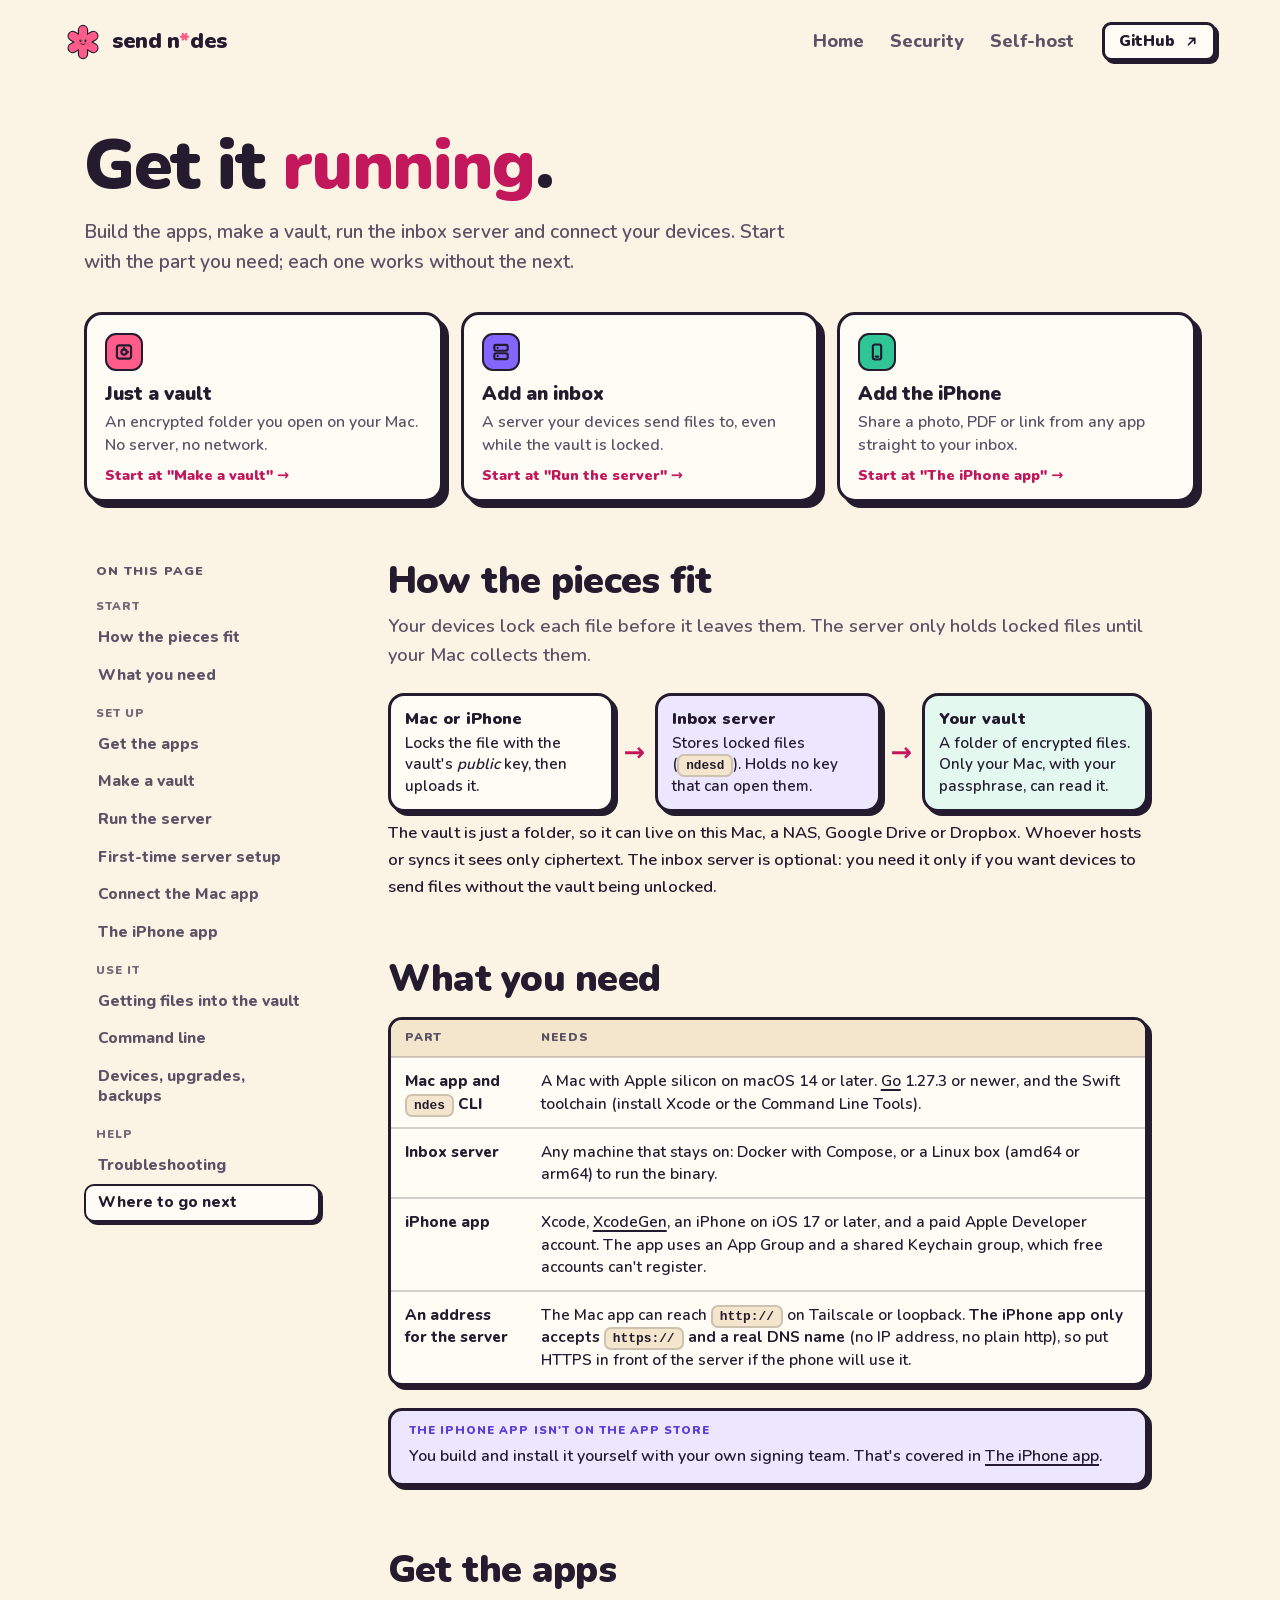
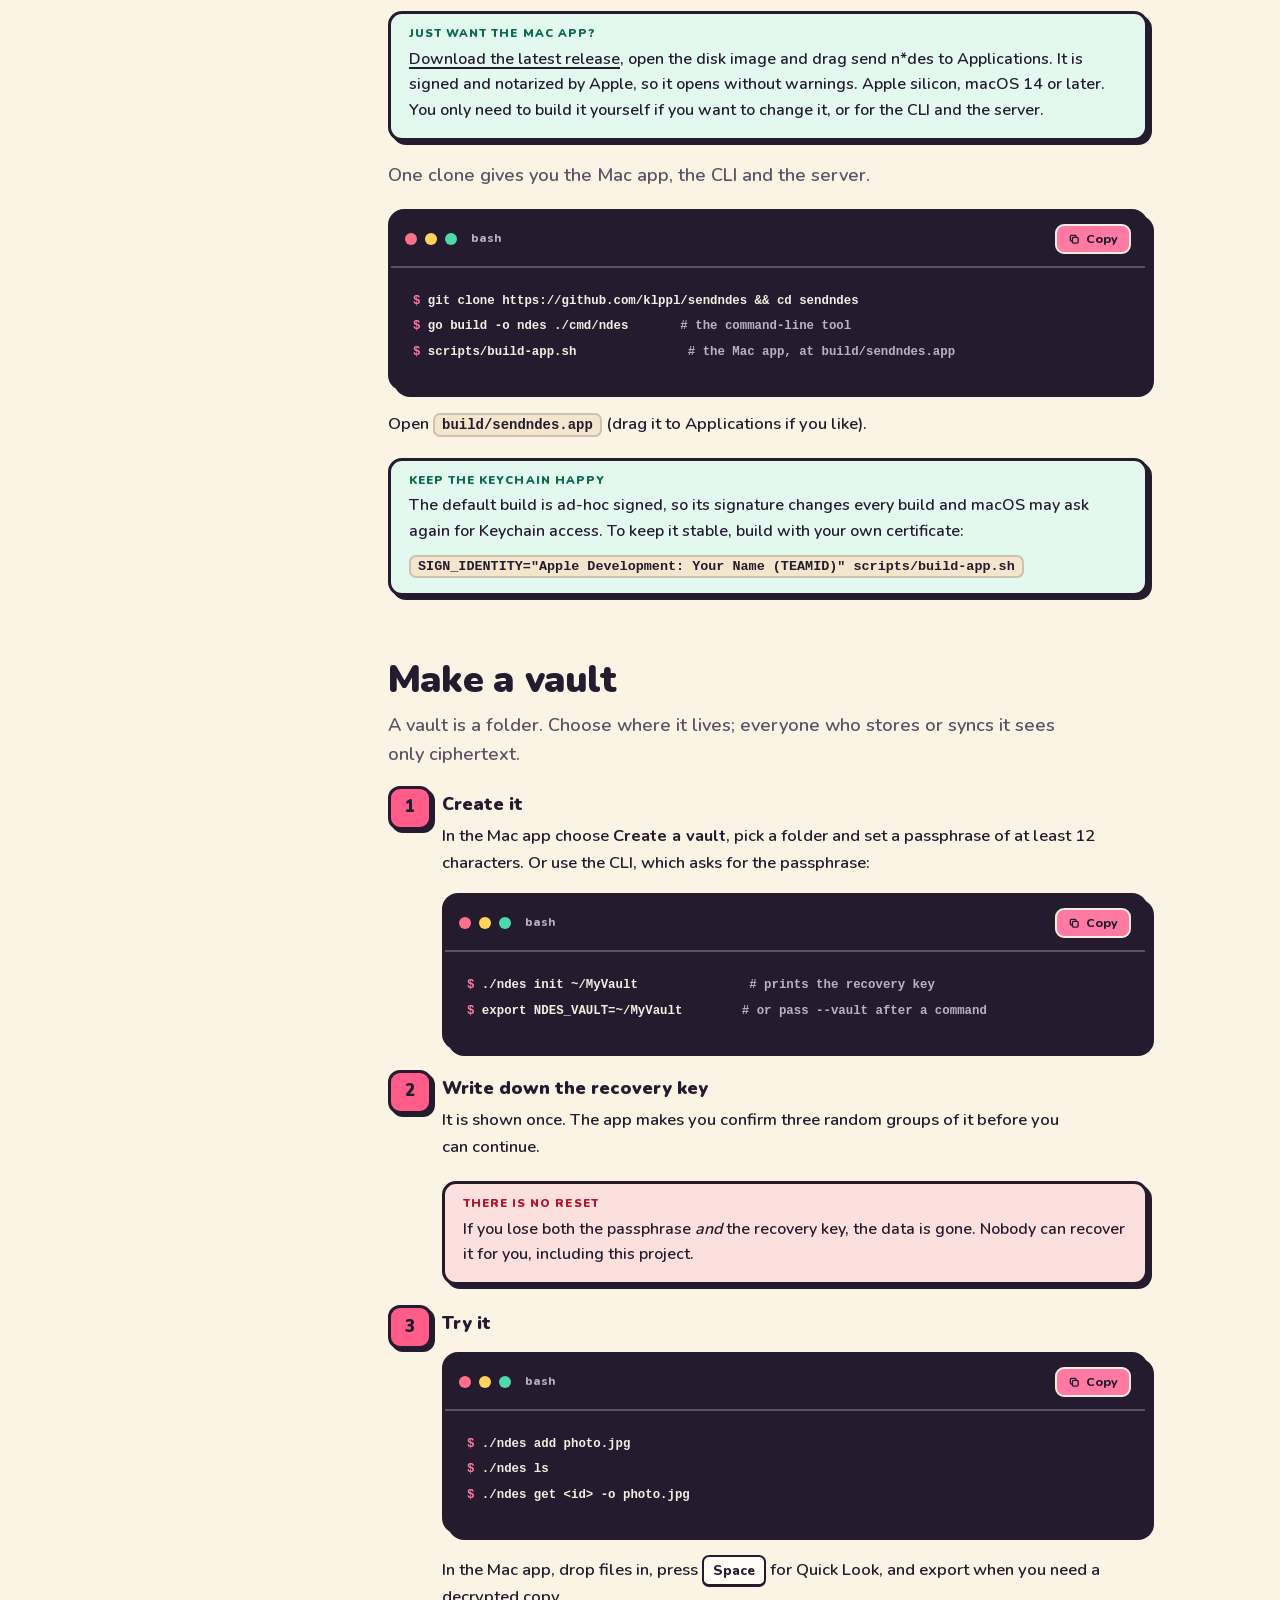
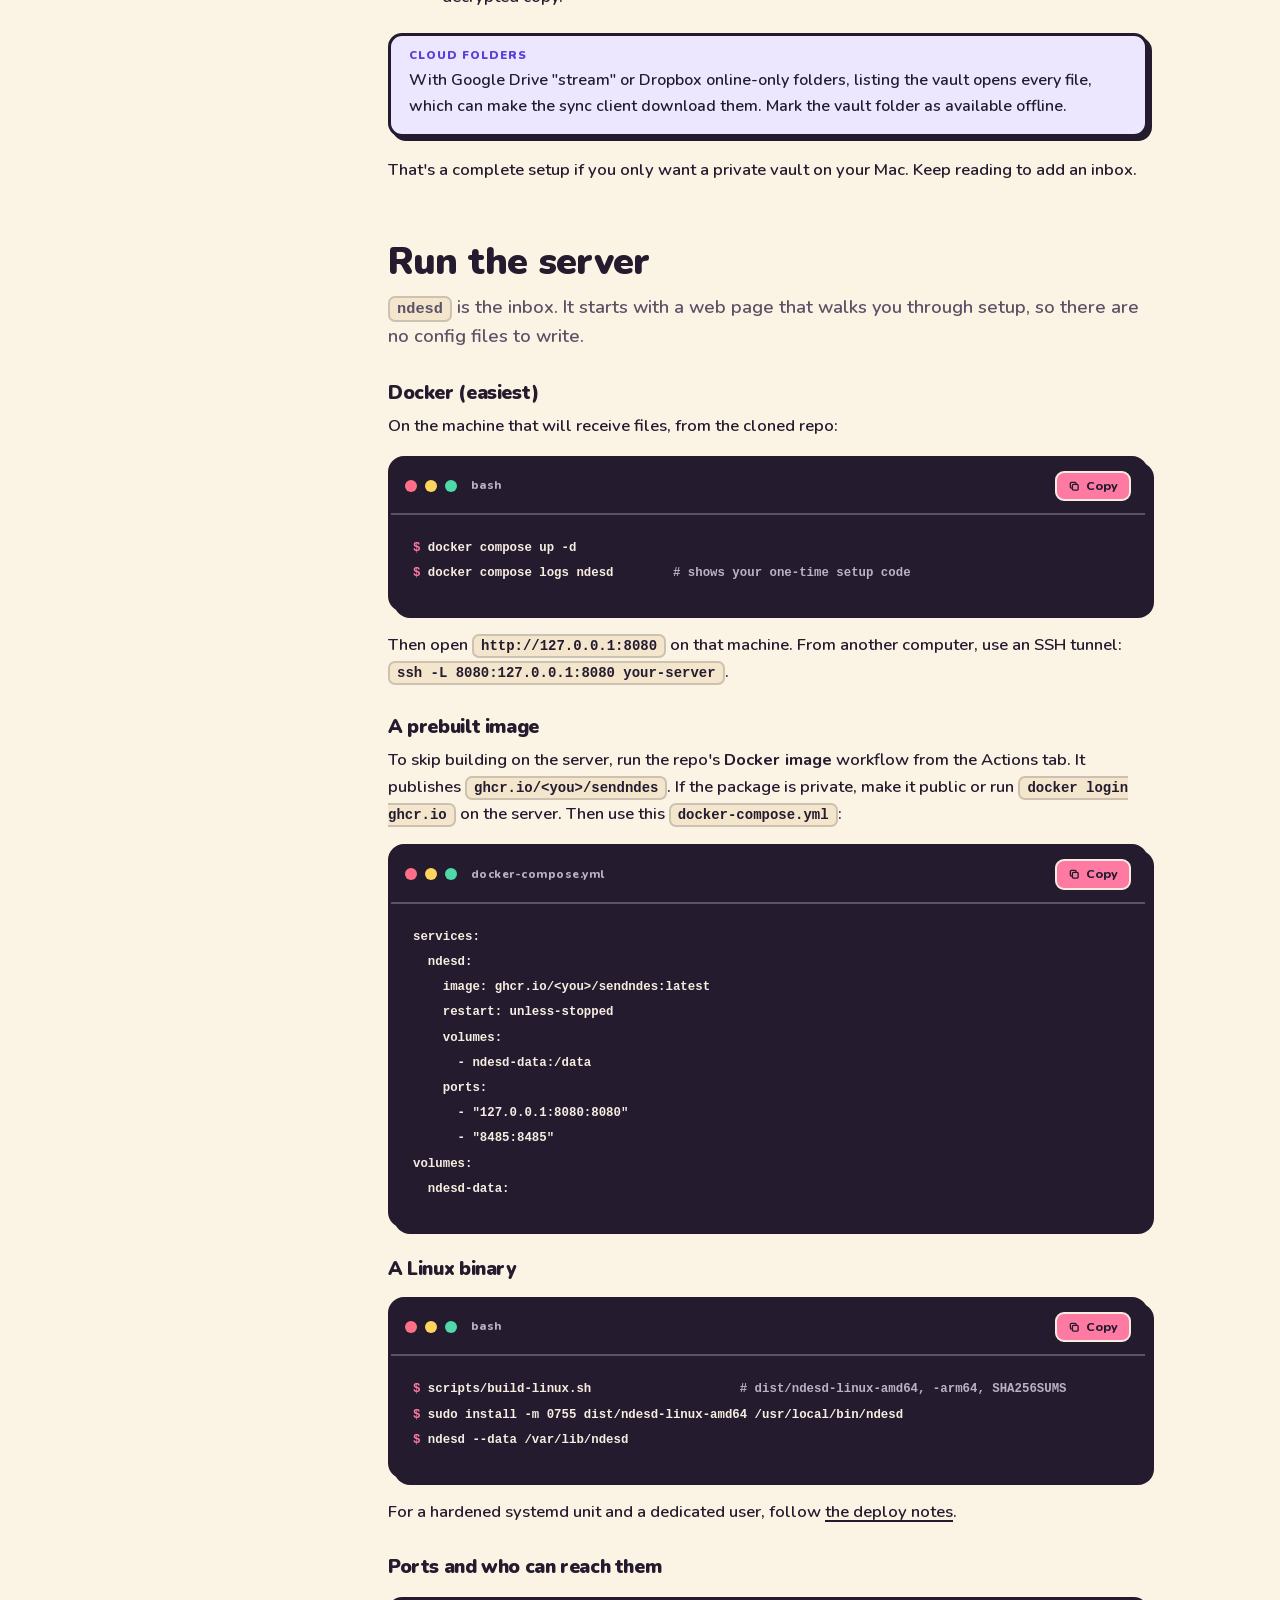
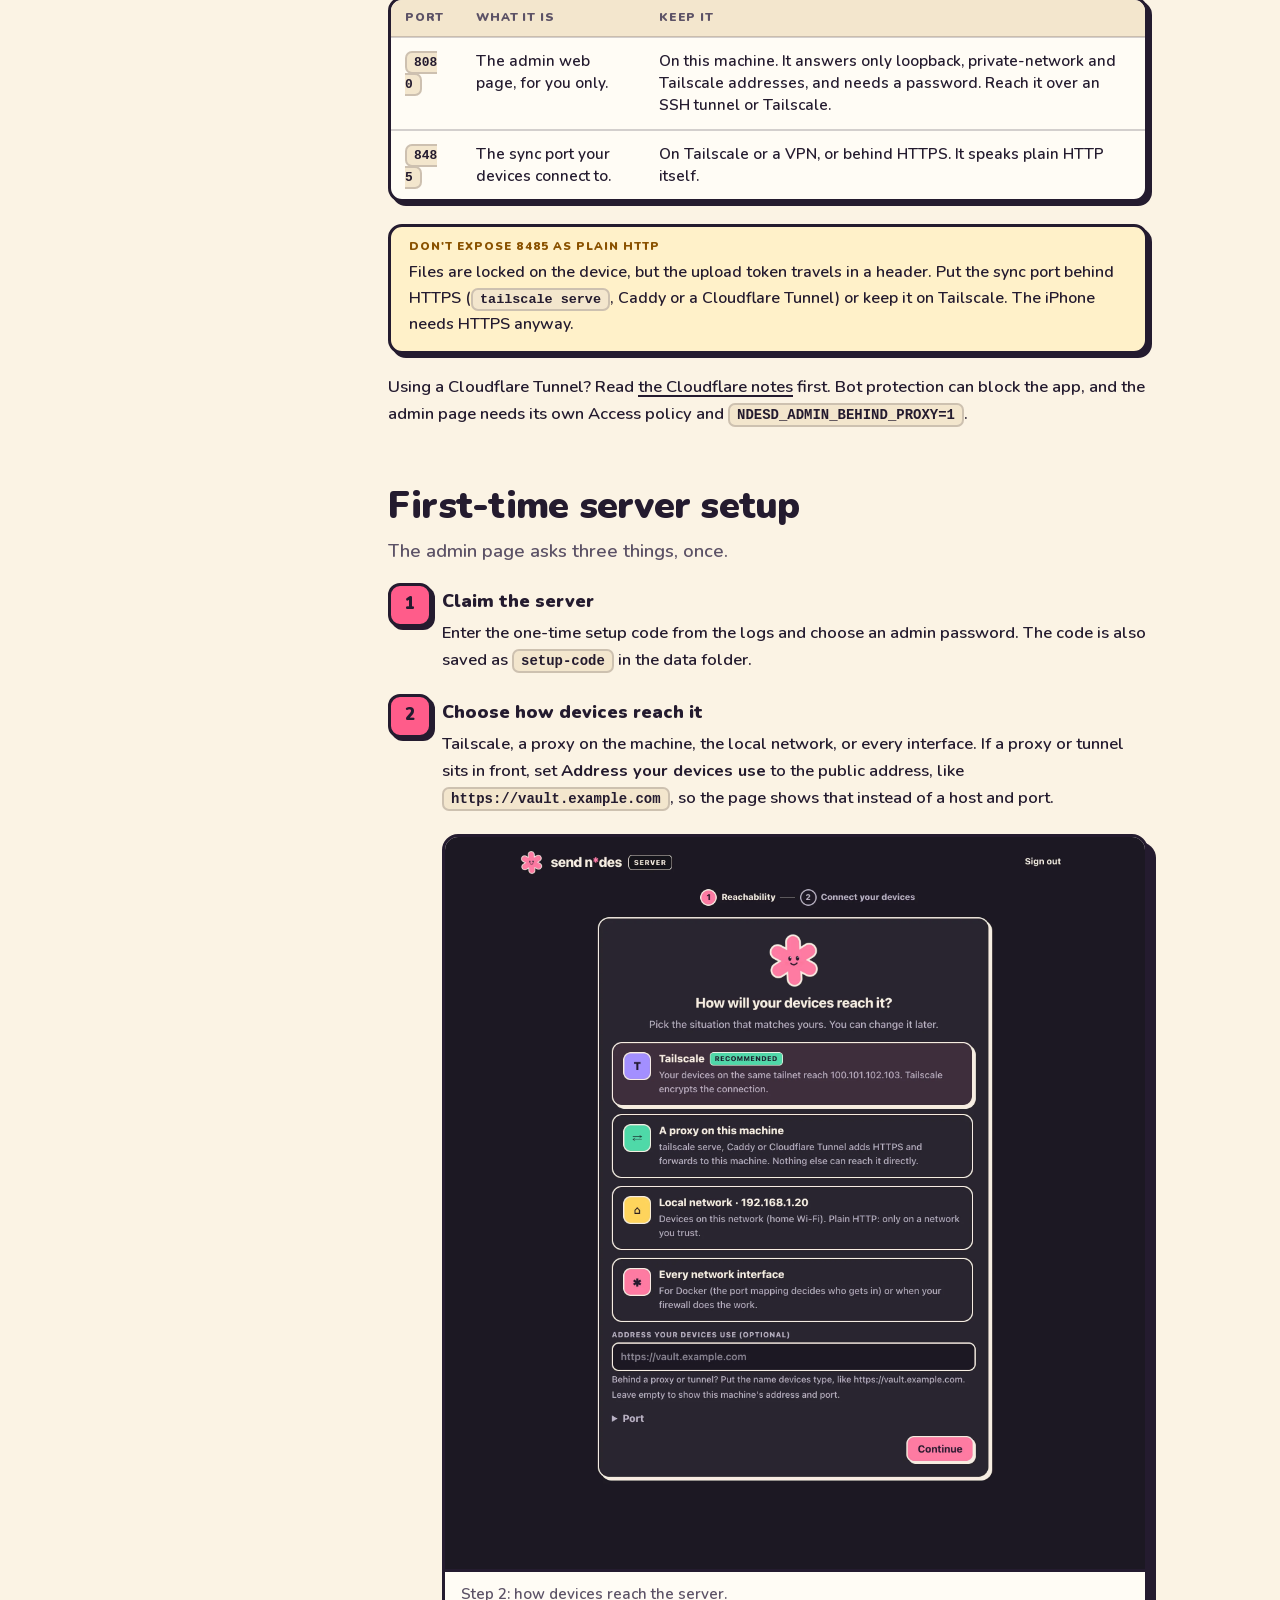
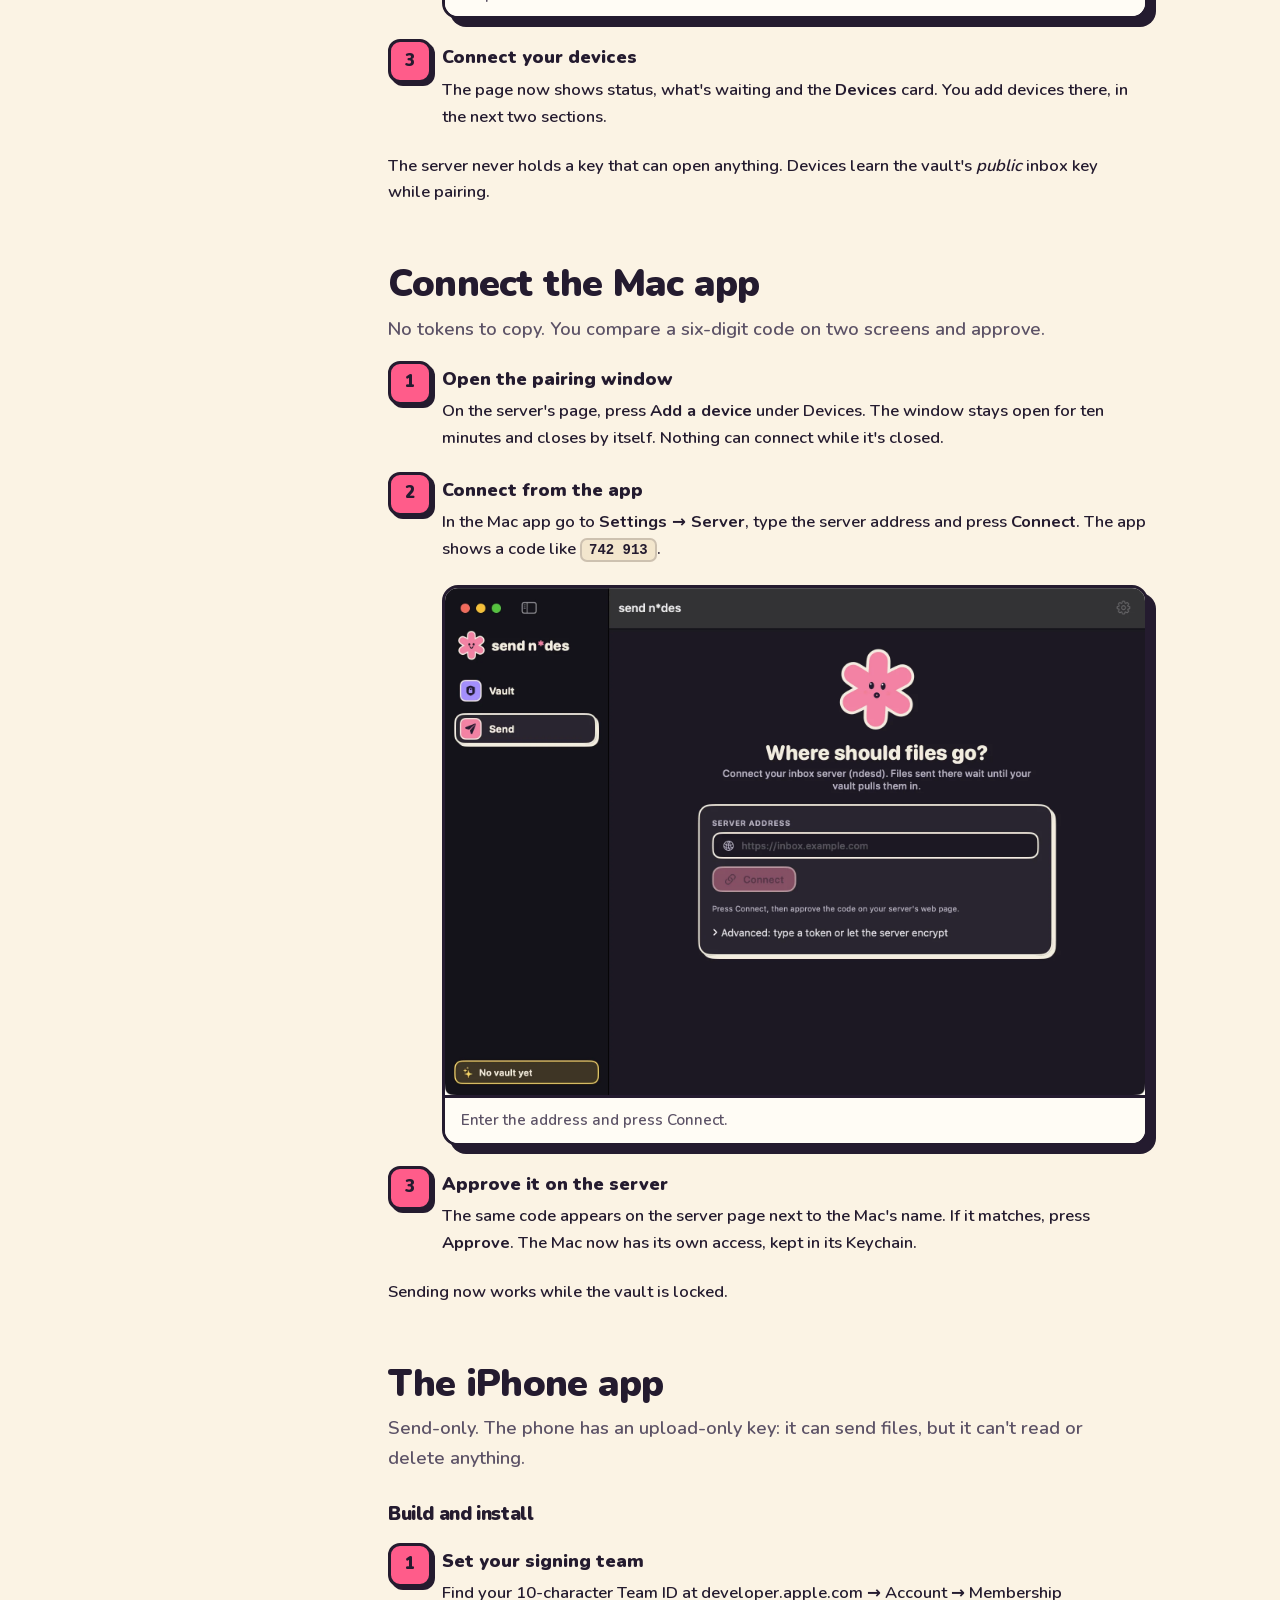
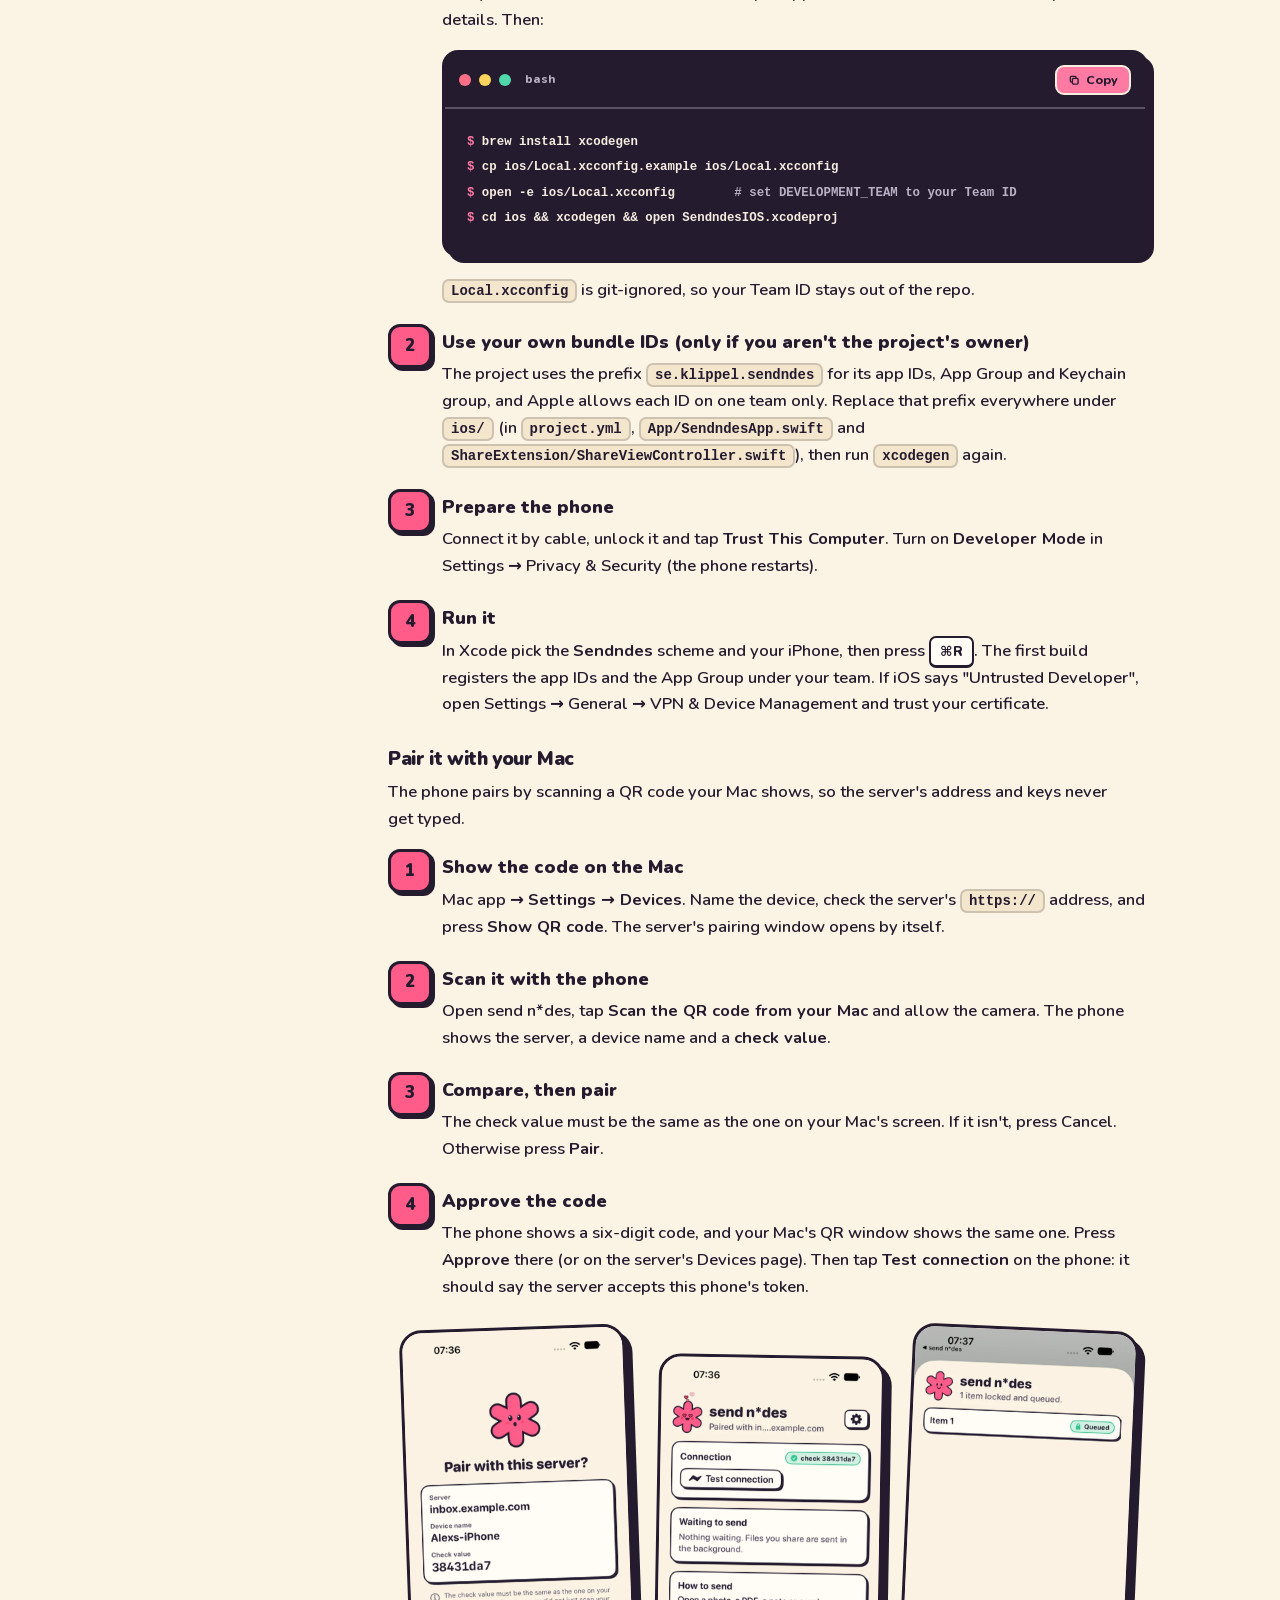
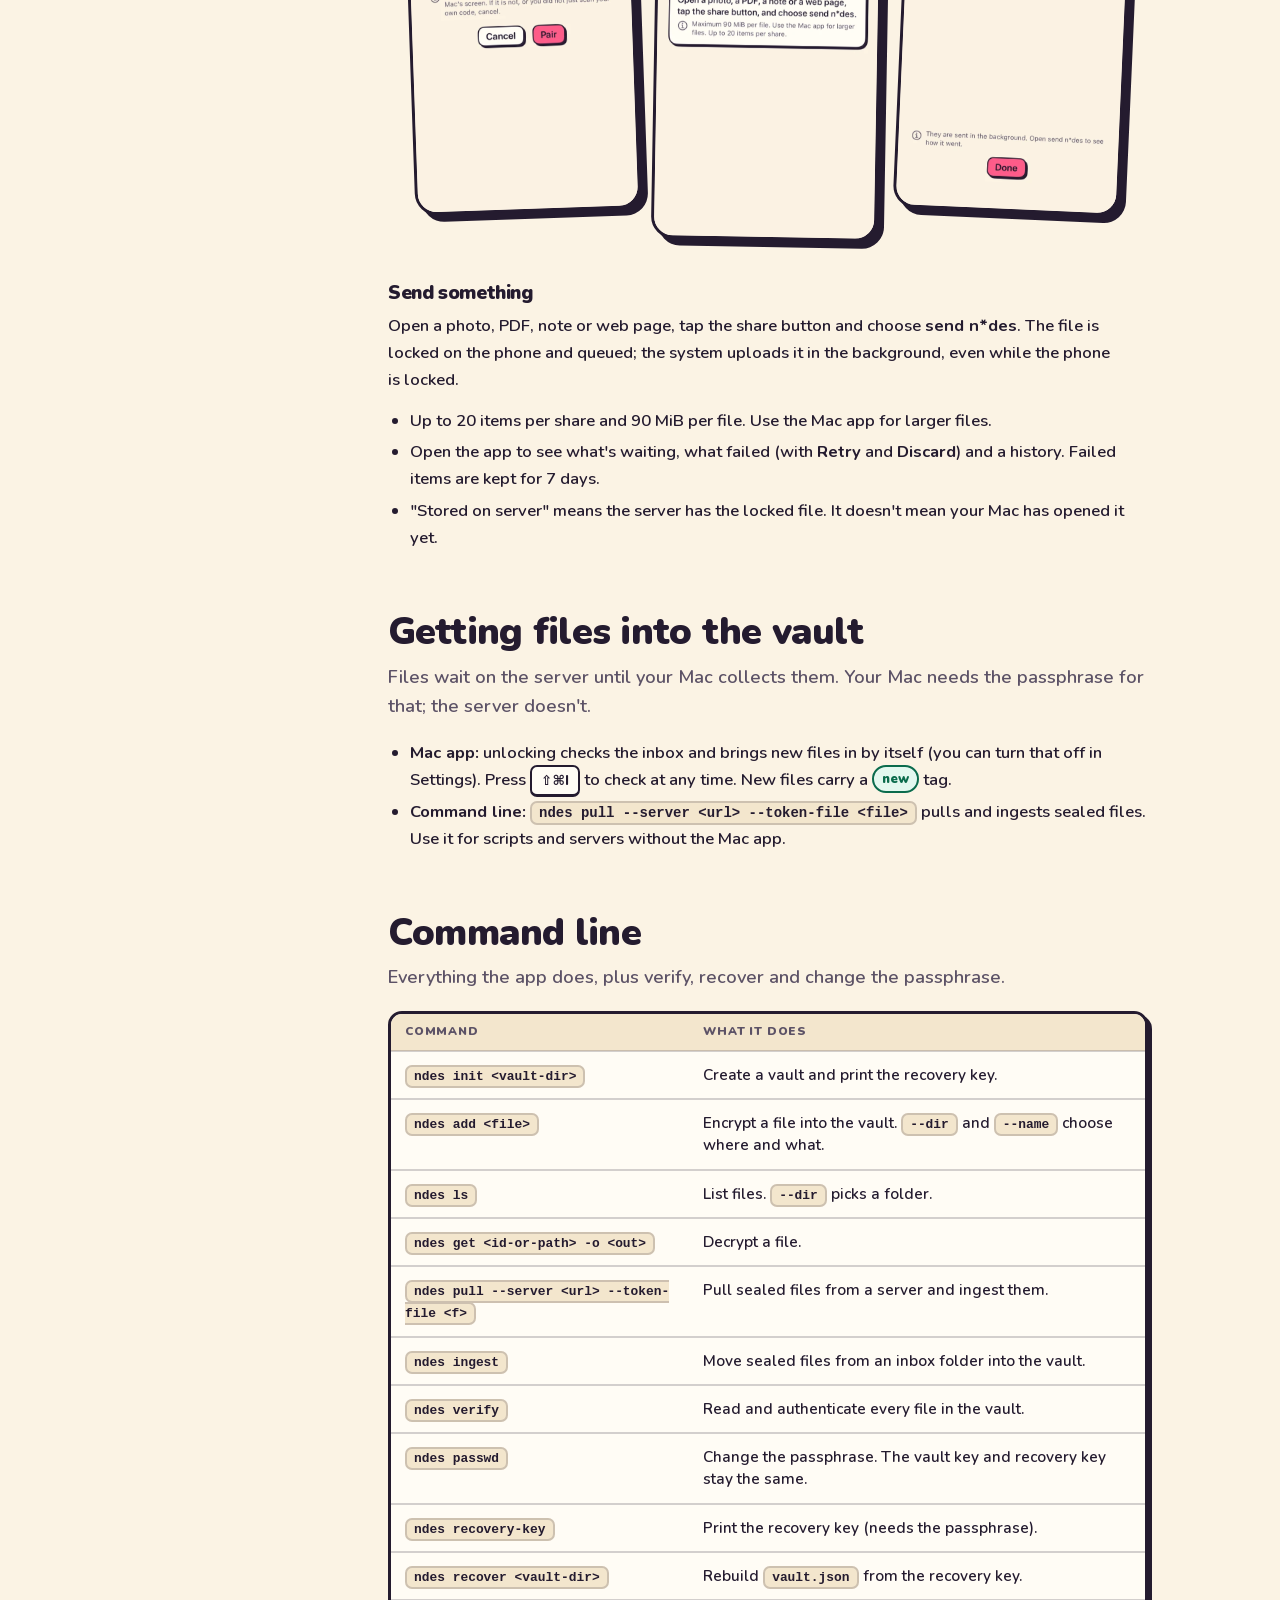
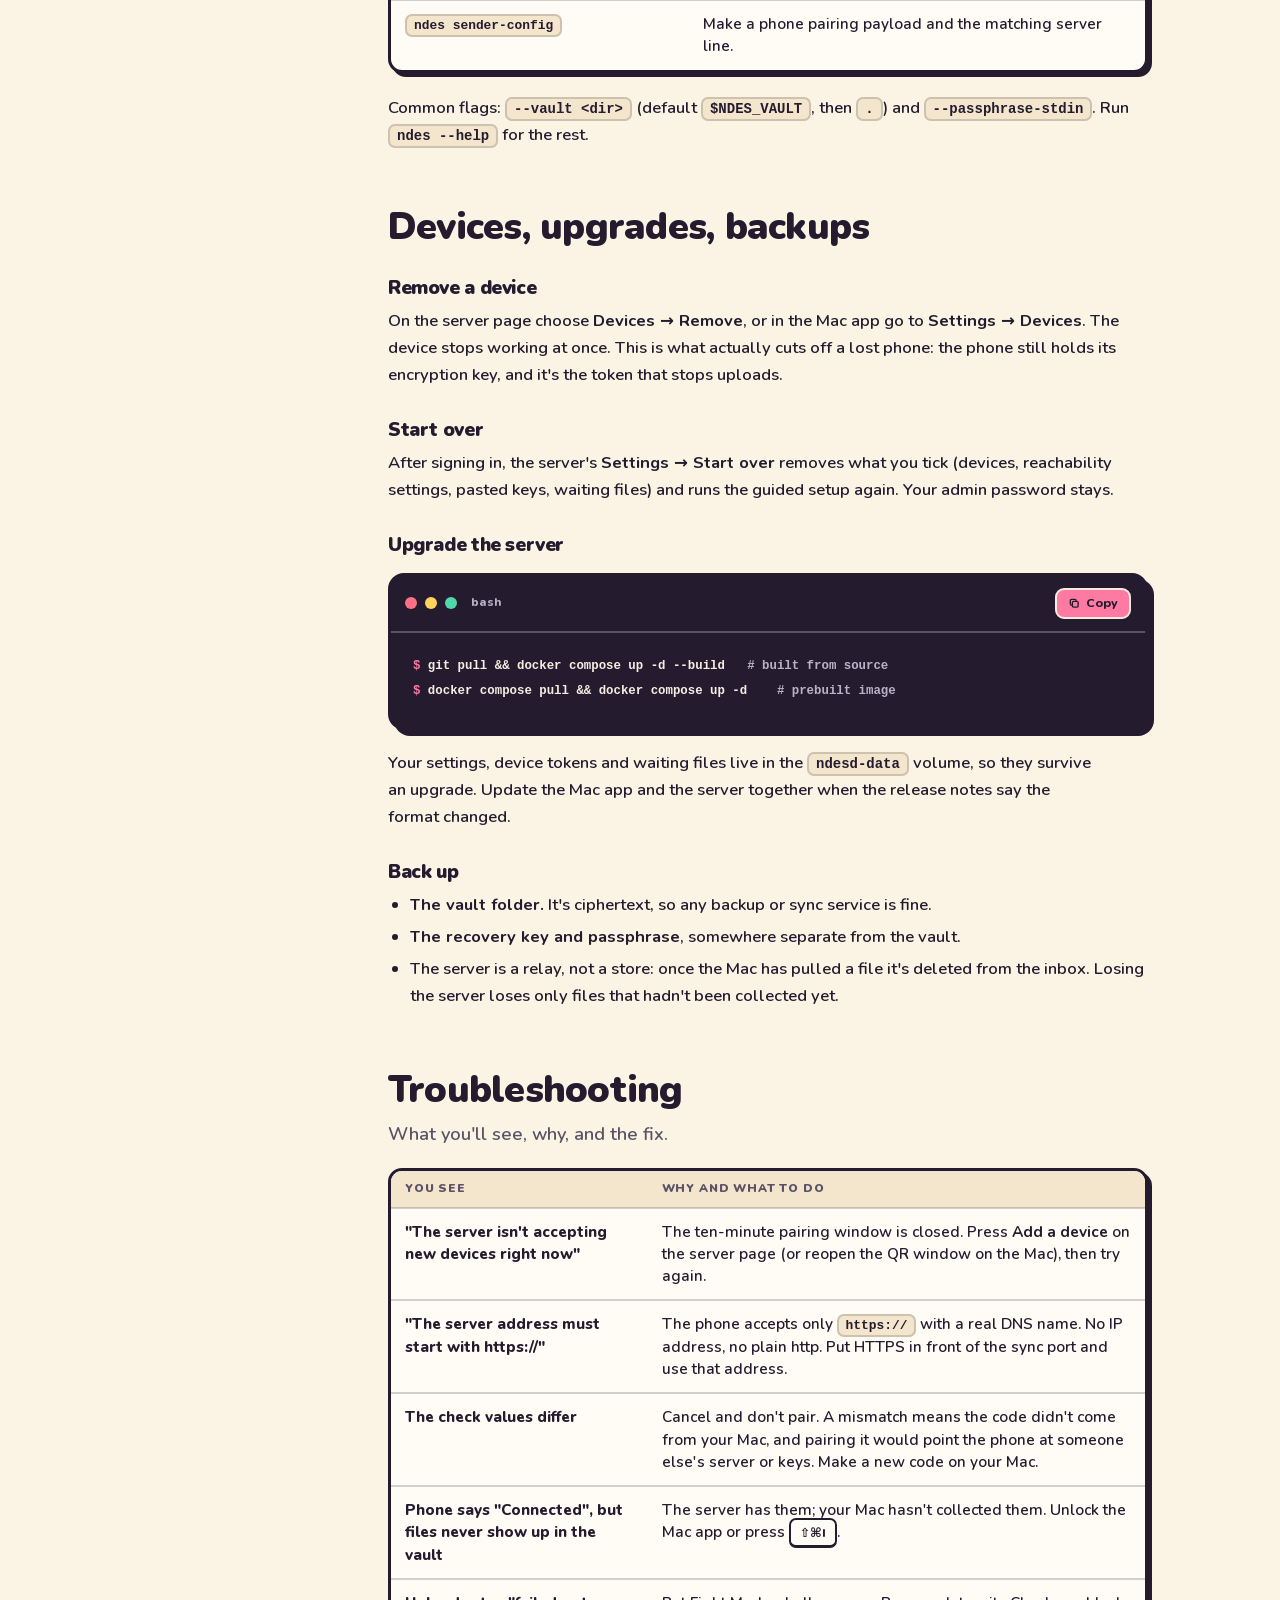
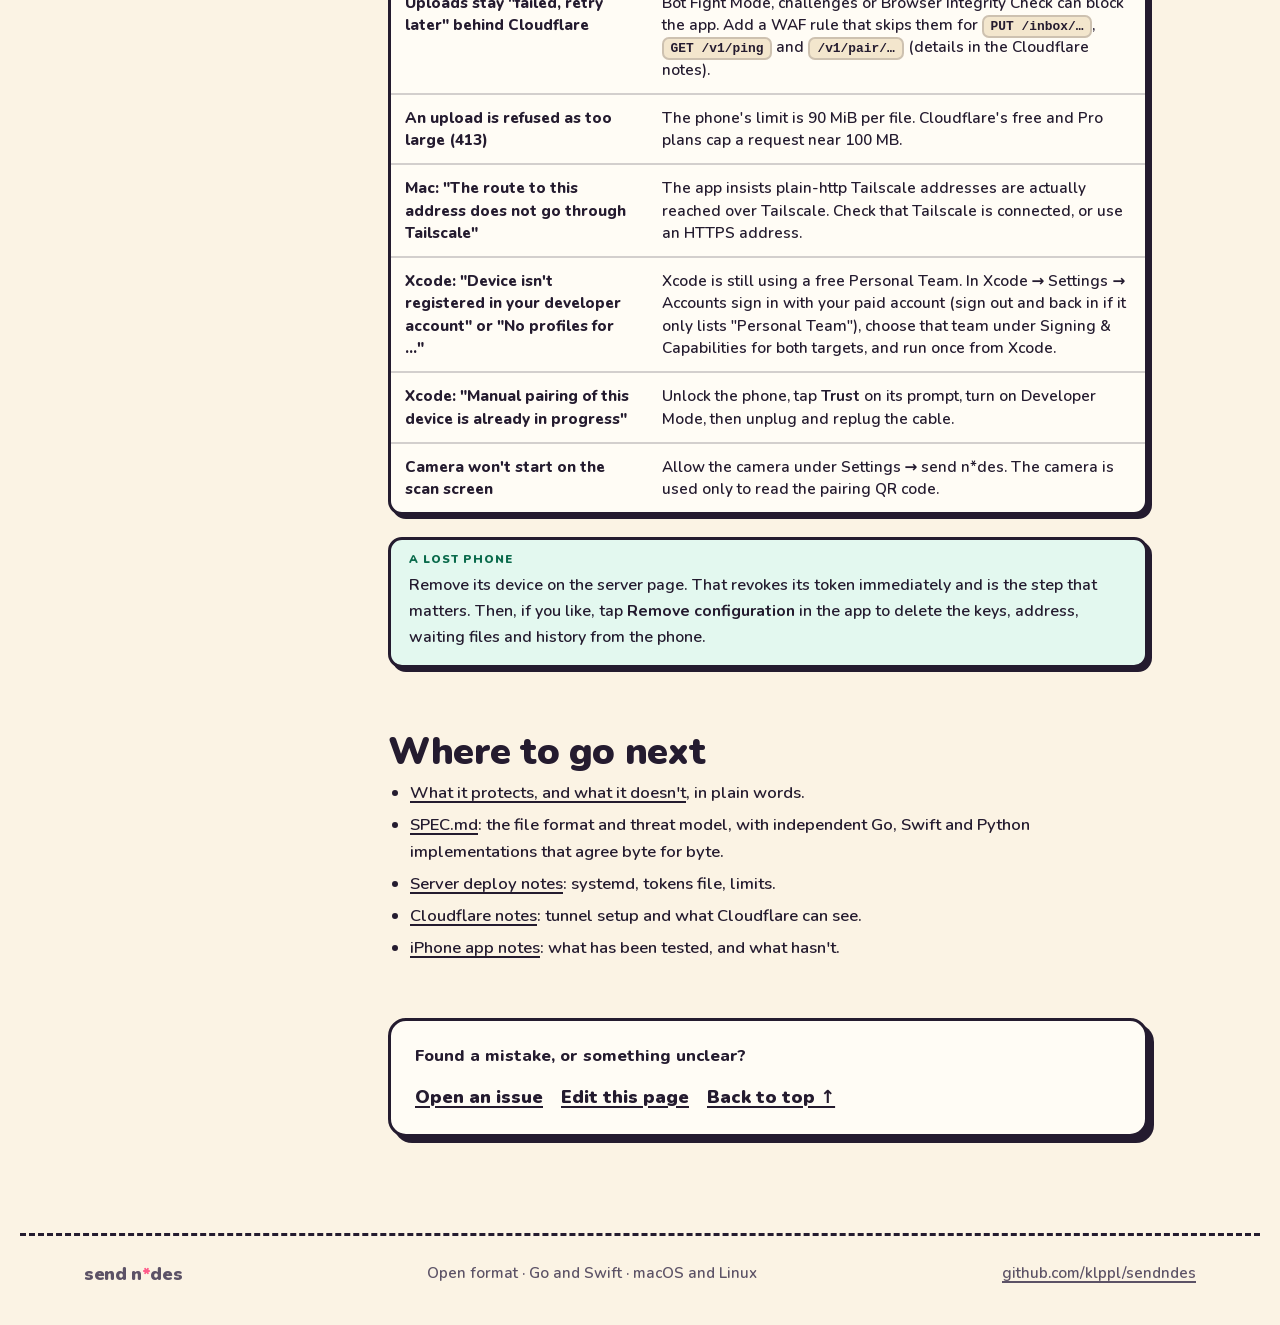
==== commit 611c72e5: "README: short, points to the site; Download for Mac links on site and guide Co-Authored-By: Claude S" ====
--- a/docs/guide/index.html
+++ b/docs/guide/index.html
@@ -53,7 +53,7 @@
           <li><a href="#overview">How the pieces fit</a></li>
           <li><a href="#requirements">What you need</a></li>
           <li class="grp">Set up</li>
-          <li><a href="#build">Build the apps</a></li>
+          <li><a href="#build">Get the apps</a></li>
           <li><a href="#vault">Make a vault</a></li>
           <li><a href="#server">Run the server</a></li>
           <li><a href="#setup">First-time server setup</a></li>
@@ -105,7 +105,11 @@
       </section>
 
       <section id="build">
-        <h2>Build the apps<a class="anchor" href="#build" aria-label="Link to this section">#</a></h2>
+        <h2>Get the apps<a class="anchor" href="#build" aria-label="Link to this section">#</a></h2>
+        <div class="callout tip">
+          <span class="lab">Just want the Mac app?</span>
+          <p><a href="https://github.com/klppl/sendndes/releases/latest">Download the latest release</a>, open the disk image and drag send n*des to Applications. It is signed and notarized by Apple, so it opens without warnings. Apple silicon, macOS 14 or later. You only need to build it yourself if you want to change it, or for the CLI and the server.</p>
+        </div>
         <p class="lead">One clone gives you the Mac app, the CLI and the server.</p>
         <div class="terminal">
           <div class="terminal-bar"><span></span><span></span><span></span><span class="term-title">bash</span><button class="copy" type="button" data-copy="c-build"><svg class="ic"><use href="#i-copy"/></svg><span>Copy</span></button></div>
--- a/docs/site.css
+++ b/docs/site.css
@@ -206,6 +206,7 @@
 /* ---------- close ---------- */
 .close { text-align: center; display: grid; justify-items: center; gap: 22px; padding-bottom: clamp(64px, 9vw, 120px); }
 .close h2 { max-width: 14em; }
+.close .fine { margin: 0; color: var(--ink-soft); font-size: .95rem; }
 .foot { max-width: 1240px; margin: 0 auto; padding: 26px var(--gutter) 40px; border-top: 3px dashed var(--ink); display: flex; gap: 18px; flex-wrap: wrap; align-items: center; justify-content: space-between;
   color: var(--ink-soft); font-size: .95rem; }
 
--- a/docs/guide/guide.css
+++ b/docs/guide/guide.css
@@ -36,8 +36,8 @@
 .doc-main h2:hover .anchor, .doc-main h3:hover .anchor, .anchor:focus-visible { opacity: 1; }
 .doc-main p, .doc-main li { font-size: 1.04rem; line-height: 1.62; }
 .doc-main .lead { color: var(--ink-soft); font-size: 1.14rem; margin: 10px 0 18px; }
-.doc-main :not(pre) > code { background: var(--paper-deep); border: 2px solid color-mix(in srgb, var(--ink) 18%, transparent); border-radius: 7px; padding: 1px 6px; font-size: .84em; overflow-wrap: anywhere; }
-.doc-main kbd { font: 800 .82em/1 var(--round); padding: 3px 7px; border: 2px solid var(--ink); border-bottom-width: 3px; border-radius: 7px; background: var(--card); white-space: nowrap; }
+.doc-main :not(pre) > code { background: var(--paper-deep); border: 2px solid color-mix(in srgb, var(--ink) 18%, transparent); border-radius: 7px; padding: 2px 7px; font-size: .84em; overflow-wrap: anywhere; }
+.doc-main kbd { font: 800 .82em/1 var(--round); padding: 4px 9px; border: 2px solid var(--ink); border-bottom-width: 3px; border-radius: 7px; background: var(--card); white-space: nowrap; }
 .doc-main ul.plain { margin: 8px 0 16px; padding-left: 22px; }
 .doc-main ul.plain li { margin: 5px 0; }
 
